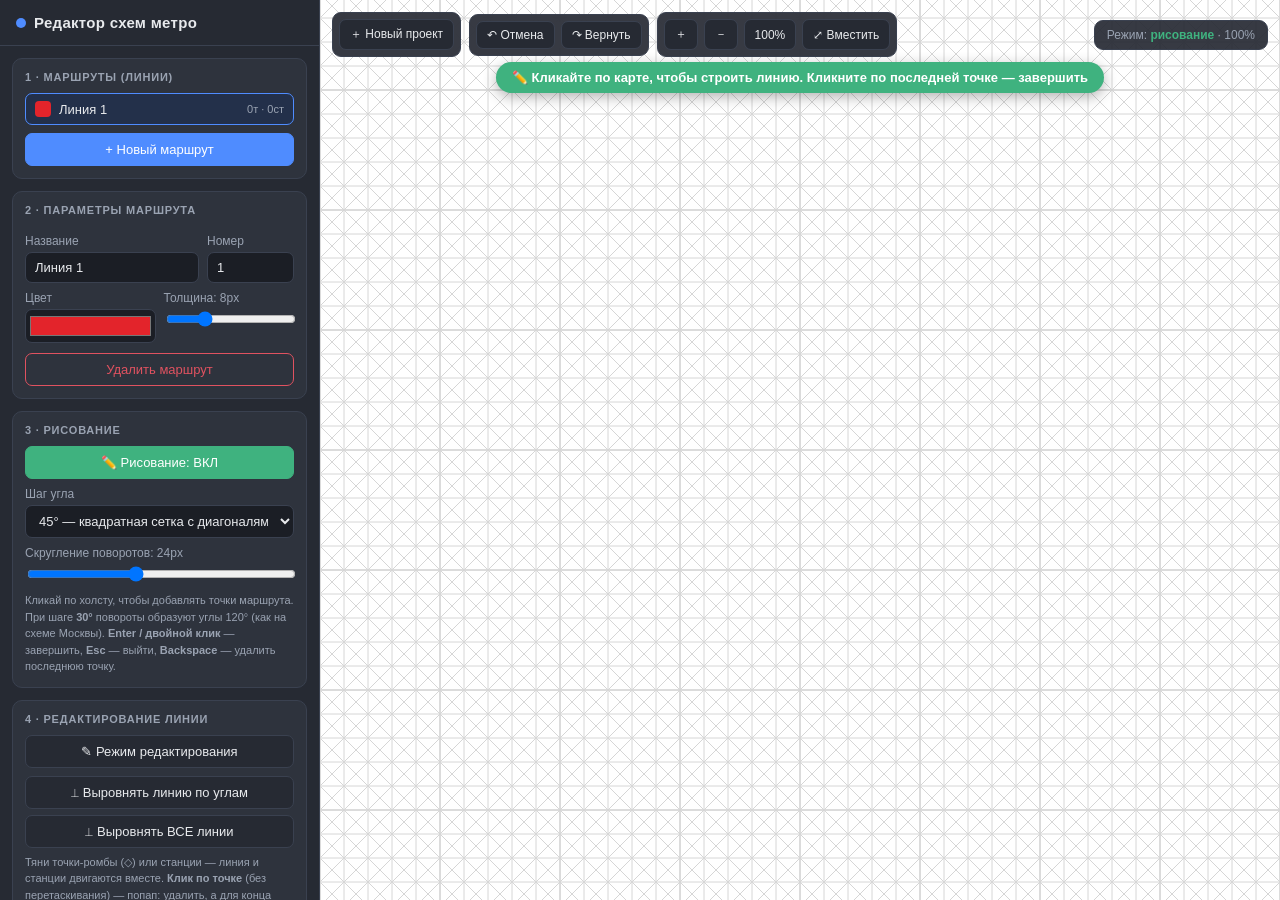
==== publish/index.html @ 3066827b "Бандлинг: коридорная логика, линии не перекрещиваются на изгибах" ====
<!DOCTYPE html>
<html lang="ru">
<head>
<meta charset="UTF-8">
<meta name="viewport" content="width=device-width, initial-scale=1.0">
<title>Редактор транспортных схем</title>
<style>
  :root{
    --bg:#1e2128; --panel:#262a33; --panel2:#2e333d; --line:#3a4150;
    --txt:#e8eaed; --muted:#9aa3b2; --accent:#4f8cff; --accent2:#3a6fd8;
    --danger:#e05260; --ok:#3fb27f; --grid:#eef1f5; --canvasbg:#ffffff;
  }
  *{box-sizing:border-box}
  html,body{margin:0;height:100%;font-family:-apple-system,Segoe UI,Roboto,Arial,sans-serif;
    background:var(--bg);color:var(--txt);overflow:hidden}
  #app{display:flex;height:100vh;width:100vw}

  /* Sidebar */
  #sidebar{width:320px;min-width:320px;background:var(--panel);border-right:1px solid var(--line);
    display:flex;flex-direction:column;height:100%}
  #sidebar h1{font-size:15px;margin:0;padding:14px 16px;border-bottom:1px solid var(--line);
    letter-spacing:.3px;display:flex;align-items:center;gap:8px}
  #sidebar h1 .dot{width:10px;height:10px;border-radius:50%;background:var(--accent)}
  .scroll{overflow-y:auto;flex:1;padding:12px}
  .section{background:var(--panel2);border:1px solid var(--line);border-radius:10px;
    padding:12px;margin-bottom:12px}
  .section h2{font-size:11px;text-transform:uppercase;letter-spacing:.8px;color:var(--muted);
    margin:0 0 10px}
  label{display:block;font-size:12px;color:var(--muted);margin:8px 0 4px}
  input[type=text],input[type=number],select{width:100%;background:#1b1e25;border:1px solid var(--line);
    color:var(--txt);padding:7px 9px;border-radius:7px;font-size:13px;outline:none}
  input:focus,select:focus{border-color:var(--accent)}
  input[type=color]{width:100%;height:34px;background:#1b1e25;border:1px solid var(--line);
    border-radius:7px;padding:2px;cursor:pointer}
  input[type=range]{width:100%}
  .row{display:flex;gap:8px}
  .row>*{flex:1}
  button{font-family:inherit;font-size:13px;border:none;border-radius:7px;padding:8px 10px;
    cursor:pointer;background:var(--panel);color:var(--txt);border:1px solid var(--line);
    transition:.12s;width:100%}
  button:hover{background:#333a46}
  button.primary{background:var(--accent);border-color:var(--accent);color:#fff}
  button.primary:hover{background:var(--accent2)}
  button.danger{background:transparent;border-color:var(--danger);color:var(--danger)}
  button.danger:hover{background:var(--danger);color:#fff}
  button.active{background:var(--ok);border-color:var(--ok);color:#fff}
  .btn-row{display:flex;gap:8px;margin-top:8px}

  /* Route list */
  #routeList{display:flex;flex-direction:column;gap:6px;margin-bottom:8px;max-height:170px;overflow:auto}
  .route-item{display:flex;align-items:center;gap:8px;padding:7px 9px;border-radius:7px;
    background:#1b1e25;border:1px solid var(--line);cursor:pointer;font-size:13px}
  .route-item.sel{border-color:var(--accent);background:#23304a}
  .route-item .swatch{width:16px;height:16px;border-radius:4px;flex-shrink:0}
  .route-item .nm{flex:1;overflow:hidden;text-overflow:ellipsis;white-space:nowrap}
  .route-item .cnt{font-size:11px;color:var(--muted)}

  /* direction grid */
  .dirgrid{display:grid;grid-template-columns:repeat(3,1fr);gap:4px;margin-top:4px}
  .dirgrid button{padding:0;height:30px;font-size:14px;line-height:1}
  .dirgrid button.sel{background:var(--accent);border-color:var(--accent);color:#fff}

  .seg{display:flex;gap:4px;margin-top:4px}
  .seg button{flex:1;font-size:11px;padding:7px 4px}
  .seg button.sel{background:var(--accent);border-color:var(--accent);color:#fff}

  .hint{font-size:11px;color:var(--muted);line-height:1.5;margin-top:6px}
  .badge{display:inline-block;font-size:10px;background:#1b1e25;border:1px solid var(--line);
    border-radius:5px;padding:1px 6px;color:var(--muted)}

  /* Canvas area */
  #canvasWrap{flex:1;position:relative;background:var(--bg);overflow:hidden}
  #svg{position:absolute;top:0;left:0;width:100%;height:100%;cursor:crosshair;background:transparent}
  #topbar{position:absolute;top:12px;left:12px;right:12px;display:flex;gap:8px;align-items:center;
    z-index:5;pointer-events:none}
  #topbar .grp{display:flex;gap:6px;background:rgba(38,42,51,.92);border:1px solid var(--line);
    border-radius:9px;padding:6px;pointer-events:auto;backdrop-filter:blur(6px)}
  #topbar button{width:auto;padding:6px 10px;font-size:12px}
  #status{margin-left:auto;background:rgba(38,42,51,.92);border:1px solid var(--line);
    border-radius:9px;padding:7px 12px;font-size:12px;color:var(--muted);pointer-events:auto}
  #modeTag{color:var(--ok);font-weight:600}
  #banner{position:absolute;top:62px;left:50%;transform:translateX(-50%);z-index:5;
    background:var(--ok);color:#fff;padding:8px 16px;border-radius:20px;font-size:13px;
    font-weight:600;box-shadow:0 4px 14px rgba(0,0,0,.3);display:none;white-space:nowrap}
  #banner.show{display:block}
  #banner.draw{background:var(--ok)}
  #banner.station{background:var(--accent)}
  #banner.edit{background:#b06fd8}
  #finishPopup{position:absolute;z-index:8;display:none;gap:6px;background:rgba(20,22,28,.98);
    border:1px solid var(--line);border-radius:10px;padding:6px;box-shadow:0 6px 20px rgba(0,0,0,.45);
    transform:translate(-50%,-130%)}
  #finishPopup.show{display:flex}
  #finishPopup button{width:auto;padding:7px 14px;font-size:12px}
  #editPopup{position:absolute;z-index:8;display:none;gap:6px;background:rgba(20,22,28,.98);
    border:1px solid var(--line);border-radius:10px;padding:6px;box-shadow:0 6px 20px rgba(0,0,0,.45);
    transform:translate(-50%,-130%)}
  #editPopup.show{display:flex}
  #editPopup button{width:auto;padding:7px 12px;font-size:12px}

  /* log panel */
  #logPanel{position:absolute;bottom:12px;left:12px;width:420px;max-width:46vw;background:rgba(20,22,28,.96);
    border:1px solid var(--line);border-radius:10px;z-index:6;display:none;flex-direction:column}
  #logPanel.open{display:flex}
  #logPanel header{display:flex;align-items:center;gap:8px;padding:8px 10px;border-bottom:1px solid var(--line)}
  #logPanel header b{font-size:12px;flex:1}
  #logPanel header button{width:auto;padding:4px 8px;font-size:11px}
  #logBody{max-height:200px;overflow:auto;padding:8px 10px;font-family:ui-monospace,Menlo,monospace;
    font-size:11px;line-height:1.5;color:#b9c2d0}
  .logline{white-space:pre-wrap;word-break:break-word}
  .logline.err{color:var(--danger)}
  .logline.warn{color:#e0b34f}

  /* modal */
  #overlay{position:absolute;inset:0;background:rgba(0,0,0,.5);z-index:20;display:none;
    align-items:center;justify-content:center}
  #overlay.open{display:flex}
  .modal{background:var(--panel);border:1px solid var(--line);border-radius:12px;width:520px;
    max-width:90vw;max-height:80vh;display:flex;flex-direction:column}
  .modal h3{margin:0;padding:14px 16px;border-bottom:1px solid var(--line);font-size:14px}
  .modal .body{padding:16px;overflow:auto}
  .modal textarea{width:100%;height:200px;background:#1b1e25;border:1px solid var(--line);color:var(--txt);
    border-radius:8px;padding:10px;font-family:ui-monospace,monospace;font-size:11px;resize:vertical}
  .modal .foot{padding:12px 16px;border-top:1px solid var(--line);display:flex;gap:8px;justify-content:flex-end}
  .modal .foot button{width:auto;padding:8px 16px}
  .toast{position:absolute;bottom:20px;left:50%;transform:translateX(-50%);background:var(--ok);
    color:#fff;padding:10px 18px;border-radius:8px;z-index:30;font-size:13px;opacity:0;
    transition:.25s;pointer-events:none}
  .toast.show{opacity:1}
  .toast.err{background:var(--danger)}
  #projOverlay,#newOverlay{position:absolute;inset:0;background:rgba(0,0,0,.5);z-index:21;display:none;
    align-items:center;justify-content:center}
  #projOverlay.open,#newOverlay.open{display:flex}
  #projList{display:flex;flex-direction:column;gap:8px}
  .projitem{display:flex;align-items:center;gap:10px;padding:10px 12px;border-radius:8px;
    background:#1b1e25;border:1px solid var(--line)}
  .projitem .pinfo{flex:1;min-width:0}
  .projitem .pname{font-size:13px;font-weight:600;overflow:hidden;text-overflow:ellipsis;white-space:nowrap}
  .projitem .pmeta{font-size:11px;color:var(--muted);margin-top:2px}
  .projitem button{width:auto;padding:6px 12px;font-size:12px}
  .projempty{font-size:12px;color:var(--muted);text-align:center;padding:16px}
  ::-webkit-scrollbar{width:9px;height:9px}
  ::-webkit-scrollbar-thumb{background:#3a4150;border-radius:5px}
</style>
</head>
<body>
<div id="app">
  <!-- SIDEBAR -->
  <aside id="sidebar">
    <h1><span class="dot"></span>Редактор схем метро</h1>
    <div class="scroll">

      <!-- 1. Routes -->
      <div class="section">
        <h2>1 · Маршруты (линии)</h2>
        <div id="routeList"></div>
        <button class="primary" id="btnAddRoute">+ Новый маршрут</button>
      </div>

      <!-- 2. Route options -->
      <div class="section" id="routeOpts">
        <h2>2 · Параметры маршрута</h2>
        <div class="row">
          <div style="flex:2">
            <label>Название</label>
            <input type="text" id="routeName" placeholder="Линия 1">
          </div>
          <div style="flex:1">
            <label>Номер</label>
            <input type="text" id="routeNum" maxlength="3" placeholder="1">
          </div>
        </div>
        <div class="row">
          <div>
            <label>Цвет</label>
            <input type="color" id="routeColor" value="#e3242b">
          </div>
          <div>
            <label>Толщина: <span id="widthVal">8</span>px</label>
            <input type="range" id="routeWidth" min="2" max="24" value="8">
          </div>
        </div>
        <button class="danger" id="btnDelRoute" style="margin-top:10px">Удалить маршрут</button>
      </div>

      <!-- 3. Draw -->
      <div class="section">
        <h2>3 · Рисование</h2>
        <button id="btnDraw">✏️ Режим рисования</button>
        <label>Шаг угла</label>
        <select id="angleStep">
          <option value="45">45° — квадратная сетка с диагоналями</option>
          <option value="30">60° — треугольная сетка (углы 120°, без вертикали)</option>
          <option value="90">90° — только горизонтали/вертикали</option>
          <option value="0">Свободно (без сетки)</option>
        </select>
        <label>Скругление поворотов: <span id="cornerVal">24</span>px</label>
        <input type="range" id="cornerRadius" min="0" max="60" value="24">
        <div class="hint">Кликай по холсту, чтобы добавлять точки маршрута.
          При шаге <b>30°</b> повороты образуют углы 120° (как на схеме Москвы).
          <b>Enter / двойной клик</b> — завершить, <b>Esc</b> — выйти,
          <b>Backspace</b> — удалить последнюю точку.</div>
      </div>

      <!-- 4. Edit -->
      <div class="section">
        <h2>4 · Редактирование линии</h2>
        <button id="btnEdit">✎ Режим редактирования</button>
        <button id="btnAlign" style="margin-top:8px">⟂ Выровнять линию по углам</button>
        <button id="btnAlignAll" style="margin-top:6px">⟂ Выровнять ВСЕ линии</button>
        <div class="hint">Тяни точки-ромбы (◇) или станции — линия и станции двигаются вместе.
          <b>Клик по точке</b> (без перетаскивания) — попап: удалить, а для конца линии — «Продлить».
          <b>Клик по линии</b> — добавить точку. <b>Клик по другой линии</b> — выбрать её.
          Перетаскивание пересадки (◆) изгибает все её линии.<br>
          После перетаскивания нажми <b>«Выровнять линию по углам»</b> — линия перестроится по выбранному шагу угла и сетке.</div>
      </div>

      <!-- 5. Stations -->
      <div class="section">
        <h2>5 · Станции</h2>
        <button id="btnStation">🚉 Режим станций</button>
        <label>Тип станции</label>
        <div class="seg" id="stationType">
          <button data-t="dot" class="sel">Точка</button>
          <button data-t="interchange">Пересадка</button>
          <button data-t="mega">Мега</button>
        </div>
        <div class="seg" id="stationType2" style="margin-top:4px">
          <button data-t="tick">Тире</button>
          <button data-t="limited">Огранич.</button>
          <button data-t="terminus">Конечная</button>
        </div>
        <label>Подпись станции</label>
        <input type="text" id="stationLabel" placeholder="Название станции">
        <label>Направление подписи</label>
        <div class="dirgrid" id="dirGrid">
          <button data-d="nw">↖</button><button data-d="n">↑</button><button data-d="ne">↗</button>
          <button data-d="w">←</button><button data-d="c">•</button><button data-d="e" class="sel">→</button>
          <button data-d="sw">↙</button><button data-d="s">↓</button><button data-d="se">↘</button>
        </div>
        <div class="row" style="margin-top:8px">
          <div>
            <label>Шрифт, px</label>
            <input type="number" id="fontSize" value="14" min="8" max="48">
          </div>
          <div>
            <label>Жирн.</label>
            <select id="fontWeight"><option value="600">Да</option><option value="400">Нет</option></select>
          </div>
        </div>
        <div class="hint">Кликни <b>по линии</b> — станция привяжется к ней (по пустому месту — холст двигается).
          <b>Пересадка</b> ставится на пересечение и привязывается ко всем линиям сразу.
          Клик по станции — удалить.</div>
      </div>

      <!-- 6. Save / Load -->
      <div class="section">
        <h2>6 · Сохранение и экспорт</h2>
        <div class="btn-row">
          <button id="btnSaveJson">💾 Код карты</button>
          <button id="btnLoadJson">📂 Загрузить</button>
        </div>
        <div class="btn-row">
          <button id="btnExportSvg">⬇ SVG</button>
          <button id="btnExportPng">⬇ PNG</button>
        </div>
        <div class="btn-row">
          <button id="btnSample">🗺 Пример</button>
          <button id="btnClear" class="danger">Очистить</button>
        </div>
        <div class="btn-row">
          <button id="btnShare">🔗 Поделиться ссылкой</button>
        </div>
        <div class="btn-row">
          <button id="btnReport">🐞 Сообщить о проблеме</button>
        </div>
      </div>

      <!-- 7. Projects -->
      <div class="section">
        <h2>7 · Проекты</h2>
        <label>Название проекта</label>
        <input type="text" id="projName" placeholder="Моя схема">
        <div class="btn-row">
          <button id="btnSaveProject" class="primary">💾 Сохранить проект</button>
          <button id="btnOpenProjects">📂 Мои проекты</button>
        </div>
        <div class="btn-row">
          <button id="btnDownloadFile">⬇ Файл .json</button>
          <button id="btnOpenFile">⬆ Открыть .json</button>
        </div>
        <div class="hint">Изменения <b>автосохраняются</b> в браузере — при перезагрузке схема восстановится сама.
          «Сохранить проект» делает именованную копию (список — в «Мои проекты»).
          «Файл .json» — сохранить/открыть как файл на диске.</div>
        <input type="file" id="fileInput" accept=".json,application/json" style="display:none">
      </div>

      <!-- view -->
      <div class="section">
        <h2>Вид</h2>
        <label>Фон холста</label>
        <select id="bgChoice">
          <option value="#ffffff">Белый</option>
          <option value="#f4f6f8">Светло-серый</option>
          <option value="#fbf3e0">Кремовый</option>
          <option value="#11151c">Тёмный</option>
        </select>
        <div class="btn-row">
          <button id="btnGrid">Сетка: вкл</button>
          <button id="btnBundle">Пучки: вкл</button>
        </div>
        <div class="btn-row">
          <button id="btnLog">Логи</button>
        </div>
        <div class="hint">Колесо мыши — зум. Зажми <b>Пробел</b> или среднюю кнопку и тяни — пан.
          <b>Пучки</b>: линии вдоль одной грани сетки разводятся параллельно (видно в режиме «выбор»).</div>
      </div>

    </div>
  </aside>

  <!-- CANVAS -->
  <main id="canvasWrap">
    <svg id="svg" xmlns="http://www.w3.org/2000/svg"></svg>
    <div id="banner"></div>
    <div id="finishPopup">
      <button id="fpFinish" class="primary">✓ Завершить</button>
      <button id="fpContinue">Продолжить</button>
    </div>
    <div id="editPopup">
      <button id="epExtend" class="primary">↗ Продлить</button>
      <button id="epDelete" class="danger">✕ Удалить</button>
      <button id="epCancel">Отмена</button>
    </div>
    <div id="topbar">
      <div class="grp">
        <button id="tbNewProject" title="Начать новый проект">＋ Новый проект</button>
      </div>
      <div class="grp">
        <button id="tbUndo" title="Отменить (Ctrl+Z)">↶ Отмена</button>
        <button id="tbRedo" title="Вернуть (Ctrl+Y)">↷ Вернуть</button>
      </div>
      <div class="grp">
        <button id="tbZoomIn">＋</button>
        <button id="tbZoomOut">－</button>
        <button id="tbZoomReset">100%</button>
        <button id="tbFit">⤢ Вместить</button>
      </div>
      <div id="status">Режим: <span id="modeTag">выбор</span> · <span id="zoomTag">100%</span></div>
    </div>

    <!-- log panel -->
    <div id="logPanel">
      <header>
        <b>Журнал событий</b>
        <button id="logDownload">Скачать .log</button>
        <button id="logClear">Очистить</button>
        <button id="logClose">✕</button>
      </header>
      <div id="logBody"></div>
    </div>

    <div id="overlay">
      <div class="modal">
        <h3 id="modalTitle">Код карты</h3>
        <div class="body">
          <p class="hint" id="modalHint">Скопируй этот код в текстовый файл, чтобы продолжить позже.</p>
          <textarea id="modalText" spellcheck="false"></textarea>
        </div>
        <div class="foot">
          <button id="modalCancel" style="background:transparent">Закрыть</button>
          <button id="modalCopy">Копировать</button>
          <button id="modalAction" class="primary">OK</button>
        </div>
      </div>
    </div>

    <div id="newOverlay">
      <div class="modal" style="width:440px">
        <h3>Новый проект</h3>
        <div class="body">
          <p class="hint" style="margin-bottom:10px">Текущая схема будет очищена. Сохранить её перед этим?</p>
          <label>Название текущего проекта</label>
          <input type="text" id="newSaveName" placeholder="Моя схема">
        </div>
        <div class="foot">
          <button id="newCancel" style="background:transparent">Отмена</button>
          <button id="newDiscard" class="danger">Без сохранения</button>
          <button id="newSave" class="primary">💾 Сохранить и создать</button>
        </div>
      </div>
    </div>

    <div id="projOverlay">
      <div class="modal">
        <h3>Мои проекты</h3>
        <div class="body">
          <div id="projList"></div>
        </div>
        <div class="foot">
          <button id="projClose" style="background:transparent">Закрыть</button>
        </div>
      </div>
    </div>

    <div class="toast" id="toast"></div>
  </main>
</div>

<script>
"use strict";
/* ============================================================
   РЕДАКТОР ТРАНСПОРТНЫХ СХЕМ  —  одиночный HTML файл (SVG)
   ============================================================ */

/* ---------- ЛОГГЕР (требование: возможность читать логи) ---------- */
const Log = {
  buf: [],
  el: null,
  add(level, ...args){
    const ts = new Date().toISOString().split('T')[1].replace('Z','');
    const msg = args.map(a=> typeof a==='object'? JSON.stringify(a): String(a)).join(' ');
    const line = `[${ts}] ${level.toUpperCase()} ${msg}`;
    this.buf.push(line);
    if(this.buf.length>2000) this.buf.shift();
    if(this.el){
      const d=document.createElement('div');
      d.className='logline'+(level==='error'?' err':level==='warn'?' warn':'');
      d.textContent=line;
      this.el.appendChild(d);
      this.el.scrollTop=this.el.scrollHeight;
    }
  },
  info(...a){this.add('info',...a)},
  warn(...a){this.add('warn',...a)},
  error(...a){this.add('error',...a)},
  download(){
    const blob=new Blob([this.buf.join('\n')],{type:'text/plain'});
    const u=URL.createObjectURL(blob); const a=document.createElement('a');
    a.href=u; a.download='metro-editor-'+Date.now()+'.log'; a.click();
    setTimeout(()=>URL.revokeObjectURL(u),1000);
  },
  clear(){this.buf=[]; if(this.el) this.el.innerHTML='';}
};
window.addEventListener('error', e=> Log.error('JS error:', e.message, 'at', e.filename+':'+e.lineno));
window.addEventListener('unhandledrejection', e=> Log.error('Promise reject:', e.reason));

/* ---------- СОСТОЯНИЕ ---------- */
const GRID = 24;                     // шаг сетки в "мировых" единицах
const SVGNS = 'http://www.w3.org/2000/svg';
const svg = document.getElementById('svg');

let state = {
  routes: [],          // {id,name,num,color,width,points:[{x,y}],stations:[{x,y,type,label,dir,fontSize,fontWeight}]}
  nodes: [],           // узлы пересадок: {id,x,y,type:'interchange'|'mega',label,dir,fontSize,fontWeight,links:[{routeId,idx}]}
  selectedRoute: null, // id
  nextId: 1
};
let view = { x: 0, y: 0, scale: 1 };   // pan offset (screen px) + scale
let mode = 'select';                    // select | draw | station | edit
let drawing = null;                     // route id currently being drawn
let history = [], future = [];
let showGrid = true;
let cornerRadius = 24;          // радиус скругления поворотов линии
let bundling = true;            // разводить параллельные линии в «пучки»
let canvasBg = '#ffffff';       // фон холста
let gridColor1 = '#eef1f5', gridColor2 = '#dde3ea';
let labelColor = '#1a1a1a';     // цвет подписей (адаптируется к фону)
let editTarget = null;          // {routeId,idx} для попапа удаления точки
let dirtySinceSave = false;     // есть несохранённые (в именованный проект/файл) изменения
let autosaveTimer = null;       // дебаунс автосохранения в localStorage
const LS_AUTOSAVE = 'metro:autosave';
const LS_PROJECTS = 'metro:projects';

/* station option state */
let stOpts = { type:'dot', dir:'e', fontSize:14, fontWeight:'600' };

/* ---------- УТИЛИТЫ ---------- */
const uid = ()=> state.nextId++;
function snap(v){ return Math.round(v/GRID)*GRID; }
function getRoute(id){ return state.routes.find(r=>r.id===id); }
function selRoute(){ return getRoute(state.selectedRoute); }

function screenToWorld(sx, sy){
  return { x:(sx-view.x)/view.scale, y:(sy-view.y)/view.scale };
}
function worldToScreen(wx, wy){
  return { x: wx*view.scale+view.x, y: wy*view.scale+view.y };
}

/* применить фон холста: подбираем цвета сетки и подписей под светлоту фона */
function isDarkColor(hex){
  const c=hex.replace('#',''); const r=parseInt(c.substr(0,2),16),g=parseInt(c.substr(2,2),16),b=parseInt(c.substr(4,2),16);
  return (0.299*r+0.587*g+0.114*b) < 128;
}
/* осветлить/затемнить цвет: amt в [-1..1], отрицательное = темнее */
function shade(hex, amt){
  const c=hex.replace('#',''); const r=parseInt(c.substr(0,2),16),g=parseInt(c.substr(2,2),16),b=parseInt(c.substr(4,2),16);
  const f=v=> Math.max(0,Math.min(255, Math.round(amt<0 ? v*(1+amt) : v+(255-v)*amt)));
  const h=v=>('0'+f(v).toString(16)).slice(-2);
  return '#'+h(r)+h(g)+h(b);
}
function setBg(color){
  canvasBg=color;
  const dark=isDarkColor(color);
  document.getElementById('canvasWrap').style.background=color;
  if(dark){ gridColor1=shade(color,0.18); gridColor2=shade(color,0.32); labelColor='#f0f2f5'; }
  else    { gridColor1=shade(color,-0.16); gridColor2=shade(color,-0.28); labelColor='#1a1a1a'; }
  render();
}

/* шаг привязки угла в градусах: 0 = свободно, 90/45 = квадрат, 30 = треугольник */
let angleStepDeg = 45;
const TRI_H = Math.sqrt(3)/2;   // высота равностороннего треугольника со стороной 1
/* направления ЛИНИЙ треугольной сетки — только 0/60/120/180/240/300°
   (заданы в координатах базиса i,j; мир: (i*G + j*G/2, j*G*√3/2)).
   Вертикали (90°) нет — её нет среди линий сетки. */
const TRI_DIRS = [[1,0],[0,1],[-1,1],[-1,0],[0,-1],[1,-1]];

/* тип решётки по выбранному шагу угла */
function gridType(){ return angleStepDeg===30 ? 'tri' : (angleStepDeg===0 ? 'free' : 'square'); }

/* ближайший узел ТРЕУГОЛЬНОЙ (изометрической) решётки.
   Базис: e1=(G,0), e2=(G/2, G·√3/2). Соседние узлы дают направления 0/60/120°,
   дальние — 30/90/150° → как раз нужные углы для схем метро. */
function latticeTri(x, y){
  const rowH = GRID*TRI_H;
  let best={x:0,y:0}, bd=Infinity;
  const jc = y/rowH;
  for(const j of [Math.floor(jc), Math.ceil(jc)]){
    const ic = (x - j*GRID/2)/GRID;
    for(const i of [Math.floor(ic), Math.ceil(ic)]){
      const px = i*GRID + j*GRID/2, py = j*rowH;
      const d = (px-x)*(px-x)+(py-y)*(py-y);
      if(d<bd){ bd=d; best={x:Math.round(px), y:Math.round(py)}; }
    }
  }
  return best;
}
/* ориентации линий сетки (неориентированные направления) для текущего режима */
function gridOrientations(){
  const t=gridType();
  if(t==='free') return null;
  if(t==='tri') return [[1,0],[0.5,TRI_H],[-0.5,TRI_H]];
  if(angleStepDeg===90) return [[1,0],[0,1]];
  return [[1,0],[0,1],[1,1],[1,-1]];     // 45°
}
/* пересечение прямой (A, dir da) и прямой (B, dir db) */
function lineIntersect(A, da, B, db){
  const cross = da[0]*db[1]-da[1]*db[0];
  if(Math.abs(cross)<1e-9) return null;        // параллельны
  const ex=B[0]-A[0], ey=B[1]-A[1];
  const s=(ex*db[1]-ey*db[0])/cross;
  return [A[0]+s*da[0], A[1]+s*da[1]];
}
/* «жёсткая» позиция средней вершины: ближайшее к курсору пересечение линий сетки,
   проходящих через соседей A и B, чтобы ОБА сегмента легли на грани сетки */
function rigidVertex(A, B, cx, cy){
  const ors=gridOrientations();
  if(!ors) return snapPoint(cx,cy);
  let best=null, bd=Infinity;
  for(const da of ors) for(const db of ors){
    if(da===db) continue;
    const p=lineIntersect([A.x,A.y],da,[B.x,B.y],db);
    if(!p) continue;
    const d=(p[0]-cx)*(p[0]-cx)+(p[1]-cy)*(p[1]-cy);
    if(d<bd){ bd=d; best=p; }
  }
  // прямой проход (оба сегмента вдоль одной грани, если A и B на ней лежат)
  for(const o of ors){
    if(Math.abs((B.x-A.x)*o[1]-(B.y-A.y)*o[0])>1e-6) continue;
    const t=((cx-A.x)*o[0]+(cy-A.y)*o[1])/(o[0]*o[0]+o[1]*o[1]);
    const p=[A.x+t*o[0], A.y+t*o[1]];
    const d=(p[0]-cx)*(p[0]-cx)+(p[1]-cy)*(p[1]-cy);
    if(d<bd){ bd=d; best=p; }
  }
  if(!best) return snapPoint(cx,cy);
  return snapPoint(best[0], best[1]);          // на узел сетки (точно)
}

/* привязка одиночной точки к узлу текущей решётки */
function snapPoint(x, y){
  const t=gridType();
  if(t==='tri') return latticeTri(x,y);
  if(t==='free') return { x:Math.round(x), y:Math.round(y) };
  return { x:snap(x), y:snap(y) };
}

/* ограничение угла относительно предыдущей точки + привязка к решётке */
function constrainAngle(prev, x, y){
  const dx = x-prev.x, dy = y-prev.y;
  if(dx===0 && dy===0) return {x,y};
  const len = Math.hypot(dx,dy);
  const t = gridType();

  if(t==='free') return { x:Math.round(x), y:Math.round(y) };

  if(t==='tri'){
    // только направления линий сетки (кратные 60°): 0/60/120/180/240/300
    let m=Math.round(Math.atan2(dy,dx)/(Math.PI/3)); m=((m%6)+6)%6;
    const [i,j]=TRI_DIRS[m];
    const vx=i*GRID + j*GRID/2, vy=j*GRID*TRI_H;
    const vlen2=vx*vx+vy*vy;
    let n=Math.round((dx*vx+dy*vy)/vlen2);
    if(n<1) n=1;
    return { x:Math.round(prev.x+n*vx), y:Math.round(prev.y+n*vy) };
  }
  // квадрат: угол к 45/90, длина по оси, концы на узлы квадратной сетки
  const step = angleStepDeg*Math.PI/180;
  const ang = Math.round(Math.atan2(dy,dx)/step)*step;
  return { x:snap(prev.x + Math.cos(ang)*len), y:snap(prev.y + Math.sin(ang)*len) };
}

/* ---------- ИСТОРИЯ ---------- */
function snapshot(){ return JSON.stringify(state); }
function pushHistory(){
  history.push(snapshot());
  if(history.length>100) history.shift();
  future = [];
  dirtySinceSave = true;
  updateUndoButtons();
}
function restore(json){
  state = JSON.parse(json);
  render(); renderRouteList(); syncRouteOpts();
}
function undo(){
  if(!history.length){ return; }
  future.push(snapshot());
  restore(history.pop());
  Log.info('undo'); updateUndoButtons();
}
function redo(){
  if(!future.length){ return; }
  history.push(snapshot());
  restore(future.pop());
  Log.info('redo'); updateUndoButtons();
}
function updateUndoButtons(){
  document.getElementById('tbUndo').disabled = !history.length;
  document.getElementById('tbRedo').disabled = !future.length;
}

/* ---------- РЕНДЕР ---------- */
function render(){
  // clear
  while(svg.firstChild) svg.removeChild(svg.firstChild);

  const W = svg.clientWidth, H = svg.clientHeight;

  // defs (drop shadow optional)
  const g = el('g', { transform:`translate(${view.x},${view.y}) scale(${view.scale})` });

  // grid (квадратная или треугольная — по выбранному шагу угла)
  if(showGrid){
    const gridG = el('g',{});
    const a = screenToWorld(0,0), b = screenToWorld(W,H);
    const wr = {x0:a.x, y0:a.y, x1:b.x, y1:b.y};
    const sw = 1/view.scale;
    if(gridType()==='tri'){
      const spacing = GRID*TRI_H;
      drawGridFamily(gridG, 0,   spacing, wr, gridColor1, sw);
      drawGridFamily(gridG, 60,  spacing, wr, gridColor1, sw);
      drawGridFamily(gridG, 120, spacing, wr, gridColor1, sw);
    } else {
      const startX = Math.floor(wr.x0/GRID)*GRID, endX = Math.ceil(wr.x1/GRID)*GRID;
      const startY = Math.floor(wr.y0/GRID)*GRID, endY = Math.ceil(wr.y1/GRID)*GRID;
      for(let x=startX;x<=endX;x+=GRID)
        gridG.appendChild(el('line',{x1:x,y1:startY,x2:x,y2:endY,
          stroke:(x%(GRID*5)===0)?gridColor2:gridColor1,'stroke-width':sw}));
      for(let y=startY;y<=endY;y+=GRID)
        gridG.appendChild(el('line',{x1:startX,y1:y,x2:endX,y2:y,
          stroke:(y%(GRID*5)===0)?gridColor2:gridColor1,'stroke-width':sw}));
      // для режима 45° показываем диагонали (это тоже линии сетки)
      if(angleStepDeg===45){
        const ds=GRID/Math.SQRT2;
        drawGridFamily(gridG, 45,  ds, wr, gridColor1, sw);
        drawGridFamily(gridG, 135, ds, wr, gridColor1, sw);
      }
    }
    g.appendChild(gridG);
  }

  // bundling: смещения сегментов для каждого маршрута (для линий и станций)
  const bvecs = buildBundles(false);

  // routes (lines)
  for(const r of state.routes){
    if(r.points.length>=2){
      const pts = offsetPolyline(r.points, bvecs.get(r.id));
      const d = roundedPathData(pts, cornerRadius);
      g.appendChild(el('path',{d, fill:'none', stroke:r.color, 'stroke-width':r.width,
        'stroke-linejoin':'round','stroke-linecap':'round'}));
    }
  }

  // preview line while drawing
  if(drawing!=null && previewPt){
    const r = getRoute(drawing);
    if(r && r.points.length){
      const last = r.points[r.points.length-1];
      g.appendChild(el('line',{x1:last.x,y1:last.y,x2:previewPt.x,y2:previewPt.y,
        stroke:r.color,'stroke-width':r.width,'stroke-dasharray':`${6/view.scale} ${6/view.scale}`,
        'stroke-linecap':'round',opacity:.6}));
      g.appendChild(el('circle',{cx:previewPt.x,cy:previewPt.y,r:r.width/2,fill:r.color,opacity:.5}));
    }
  }

  // line stations (dot/tick/limited/terminus) — со смещением пучка
  for(const r of state.routes){
    const vecs=bvecs.get(r.id);
    for(const st of (r.stations||[])){
      const v=stationOffsetVec(r, vecs, st);
      const sst=(v.x||v.y) ? {...st, x:st.x+v.x, y:st.y+v.y} : st;
      drawStation(g, r, sst);
    }
  }

  // interchange/mega nodes (поверх линий)
  for(const n of state.nodes) drawNode(g, n);

  // handles (поверх всего)
  if(mode==='edit'){
    const r=selRoute();
    if(r){
      for(const p of r.points) g.appendChild(diamond(p.x,p.y,7,'#4f8cff'));
    }
    for(const n of state.nodes) g.appendChild(diamond(n.x,n.y,8,'#f9a01b'));
  } else if(mode==='draw' && drawing!=null){
    const r=getRoute(drawing);
    if(r) for(const p of r.points)
      g.appendChild(el('circle',{cx:p.x,cy:p.y,r:5/view.scale+1,
        fill:'#fff',stroke:r.color,'stroke-width':2/view.scale}));
  }

  svg.appendChild(g);

  // если открыт попап завершения — держим его у последней точки
  if(drawing!=null && document.getElementById('finishPopup').classList.contains('show')){
    showFinishPopup();
  }
  // попап удаления точки — держим у вершины
  if(editTarget && document.getElementById('editPopup').classList.contains('show')){
    const r=getRoute(editTarget.routeId);
    if(r && r.points[editTarget.idx]){
      const s=worldToScreen(r.points[editTarget.idx].x, r.points[editTarget.idx].y);
      const ep=document.getElementById('editPopup'); ep.style.left=s.x+'px'; ep.style.top=s.y+'px';
    }
  }
  scheduleAutosave();   // фоновое сохранение текущего состояния
}

/* семейство параллельных линий под углом angleDeg с шагом spacing,
   проходящих через узел (0,0), в пределах видимого мира wr */
function drawGridFamily(gridG, angleDeg, spacing, wr, color, sw){
  const th=angleDeg*Math.PI/180;
  const dx=Math.cos(th), dy=Math.sin(th);     // направление линии
  const nx=-dy, ny=dx;                         // нормаль
  const corners=[[wr.x0,wr.y0],[wr.x1,wr.y0],[wr.x0,wr.y1],[wr.x1,wr.y1]];
  let omin=Infinity, omax=-Infinity;
  for(const c of corners){ const o=c[0]*nx+c[1]*ny; omin=Math.min(omin,o); omax=Math.max(omax,o); }
  const kmin=Math.floor(omin/spacing), kmax=Math.ceil(omax/spacing);
  const L=Math.hypot(wr.x1-wr.x0, wr.y1-wr.y0)+spacing*2;
  for(let k=kmin;k<=kmax;k++){
    const off=k*spacing, bx=off*nx, by=off*ny;
    gridG.appendChild(el('line',{x1:bx-dx*L, y1:by-dy*L, x2:bx+dx*L, y2:by+dy*L,
      stroke:color, 'stroke-width':sw}));
  }
}

/* ромб-маркер для режима редактирования (визуально не похож на станцию) */
function diamond(x,y,sizePx,color){
  const hs=sizePx/view.scale;
  return el('rect',{x:x-hs,y:y-hs,width:hs*2,height:hs*2,fill:'#fff',
    stroke:color,'stroke-width':2.5/view.scale,transform:`rotate(45 ${x} ${y})`});
}

/* нарисовать станцию + подпись. labelCol — переопределение цвета подписи (для экспорта) */
function drawStation(g, r, st, labelCol){
  const w = r.width;
  const sg = el('g',{});
  const type = st.type;
  if(type==='dot'){
    sg.appendChild(el('circle',{cx:st.x,cy:st.y,r:w*0.55,fill:'#fff',stroke:r.color,'stroke-width':w*0.35}));
  } else if(type==='interchange'){
    sg.appendChild(el('circle',{cx:st.x,cy:st.y,r:w*0.85,fill:'#fff',stroke:'#222','stroke-width':w*0.3}));
  } else if(type==='mega'){
    sg.appendChild(el('circle',{cx:st.x,cy:st.y,r:w*1.15,fill:'#fff',stroke:'#222','stroke-width':w*0.32}));
    sg.appendChild(el('circle',{cx:st.x,cy:st.y,r:w*0.45,fill:'#222'}));
  } else if(type==='tick'){
    // короткая чёрточка ПЕРПЕНДИКУЛЯРНО линии в точке станции
    const ang = lineAngleAt(r.points, st.x, st.y);   // угол касательной линии, °
    sg.appendChild(el('rect',{x:st.x-w*0.18,y:st.y-w*0.9,width:w*0.36,height:w*1.8,
      fill:'#fff',stroke:r.color,'stroke-width':w*0.18,rx:w*0.1,
      transform:`rotate(${ang} ${st.x} ${st.y})`}));
  } else if(type==='limited'){
    sg.appendChild(el('circle',{cx:st.x,cy:st.y,r:w*0.55,fill:r.color,stroke:'#fff','stroke-width':w*0.3}));
  } else if(type==='terminus'){
    // бейдж в ЦВЕТЕ ЛИНИИ с НОМЕРОМ линии (1–3 цифры)
    const num = (r.num!=null && r.num!=='') ? String(r.num) : '';
    const h = w*1.8;
    const bw = Math.max(h, w*0.78*Math.max(1,num.length) + w*0.7);
    sg.appendChild(el('rect',{x:st.x-bw/2,y:st.y-h/2,width:bw,height:h,
      fill:r.color,stroke:'#fff','stroke-width':w*0.26,rx:h*0.34}));
    if(num){
      const t=el('text',{x:st.x,y:st.y,'text-anchor':'middle','dominant-baseline':'central',
        'font-size':w*1.1,'font-weight':'700',fill:'#fff',
        'font-family':'-apple-system,Segoe UI,Arial,sans-serif'});
      t.textContent=num; sg.appendChild(t);
    }
  }
  drawLabel(sg, st, w, labelCol);
  g.appendChild(sg);
}

/* подпись станции/узла */
function drawLabel(sg, st, w, labelCol){
  if(!st.label) return;
  const off = w*1.4 + 4;
  let tx=st.x, ty=st.y, anchor='middle', baseline='middle';
  const d=st.dir;
  if(d.includes('e')){tx+=off;anchor='start';}
  if(d.includes('w')){tx-=off;anchor='end';}
  if(d.includes('n')){ty-=off;baseline='auto';}
  if(d.includes('s')){ty+=off;baseline='hanging';}
  if(d==='c'){anchor='middle';baseline='middle';}
  const t = el('text',{x:tx,y:ty,'text-anchor':anchor,'dominant-baseline':baseline,
    'font-size':st.fontSize||14,'font-weight':st.fontWeight||'600',
    'font-family':'-apple-system,Segoe UI,Arial,sans-serif',fill:labelCol||labelColor});
  t.textContent = st.label;
  sg.appendChild(t);
}

/* радиус маркера узла-пересадки (по самой толстой из его линий) */
function nodeRadius(n){
  let w=9;
  for(const l of n.links){ const r=getRoute(l.routeId); if(r) w=Math.max(w,r.width); }
  return n.type==='mega'? w*1.25 : w*0.95;
}
/* нарисовать узел-пересадку (общий для нескольких линий) */
function drawNode(g, n, labelCol){
  let w=9; for(const l of n.links){ const r=getRoute(l.routeId); if(r) w=Math.max(w,r.width); }
  const sg=el('g',{});
  if(n.type==='mega'){
    sg.appendChild(el('circle',{cx:n.x,cy:n.y,r:w*1.25,fill:'#fff',stroke:'#222','stroke-width':w*0.32}));
    sg.appendChild(el('circle',{cx:n.x,cy:n.y,r:w*0.5,fill:'#222'}));
  } else {
    sg.appendChild(el('circle',{cx:n.x,cy:n.y,r:w*0.95,fill:'#fff',stroke:'#222','stroke-width':w*0.32}));
  }
  drawLabel(sg, n, w, labelCol);
  g.appendChild(sg);
}

function el(tag, attrs){
  const e = document.createElementNS(SVGNS, tag);
  for(const k in attrs) e.setAttribute(k, attrs[k]);
  return e;
}

/* путь со скруглёнными углами: на каждом изломе вместо острого угла —
   дуга радиусом r. Благодаря этому поворот происходит ВНЕ узла:
   линия идёт прямо до точки скругления, затем плавно поворачивает. */
function roundedPathData(pts, r){
  if(pts.length<2) return '';
  if(pts.length===2 || r<=0)
    return pts.map((p,i)=>(i?'L':'M')+p.x+' '+p.y).join(' ');
  let d = `M${pts[0].x} ${pts[0].y}`;
  for(let i=1;i<pts.length-1;i++){
    const p0=pts[i-1], p1=pts[i], p2=pts[i+1];
    const v1={x:p0.x-p1.x, y:p0.y-p1.y}, v2={x:p2.x-p1.x, y:p2.y-p1.y};
    const l1=Math.hypot(v1.x,v1.y)||1, l2=Math.hypot(v2.x,v2.y)||1;
    const rr=Math.min(r, l1/2, l2/2);
    const a={x:p1.x+v1.x/l1*rr, y:p1.y+v1.y/l1*rr};
    const b={x:p1.x+v2.x/l2*rr, y:p1.y+v2.y/l2*rr};
    d += ` L${a.x.toFixed(2)} ${a.y.toFixed(2)} Q${p1.x} ${p1.y} ${b.x.toFixed(2)} ${b.y.toFixed(2)}`;
  }
  const last=pts[pts.length-1];
  d += ` L${last.x} ${last.y}`;
  return d;
}

/* ---------- БАНДЛИНГ: разводка параллельных линий ---------- */
/* канонический ключ грани сетки (неориентированный) */
function segKeyOf(A,B){
  if(A.x<B.x || (A.x===B.x && A.y<=B.y)) return A.x+','+A.y+','+B.x+','+B.y;
  return B.x+','+B.y+','+A.x+','+A.y;
}
function routeIndex(id){ return state.routes.findIndex(r=>r.id===id); }

/* для каждого маршрута — массив векторов смещения по сегментам (нули, если соло).
   Общие грани группируются в КОРИДОРЫ (цепочки граней с одним и тем же набором линий),
   ориентируются согласованно вдоль коридора — поэтому линии не перекрещиваются на изгибах.
   force=true — считать всегда (для экспорта); иначе в режимах draw/edit смещения нет */
function buildBundles(force){
  const res=new Map();
  for(const r of state.routes)
    res.set(r.id, new Array(Math.max(0,(r.points||[]).length-1)).fill(0).map(()=>({x:0,y:0})));
  if(!bundling) return res;
  if(!force && (mode==='draw' || mode==='edit')) return res;

  // 1) собрать грани: key -> {members:[{routeId,seg}], routes:Set, p0, p1}
  const segs=new Map();
  for(const r of state.routes){
    for(let i=0;i<r.points.length-1;i++){
      const A=r.points[i], B=r.points[i+1];
      if(A.x===B.x && A.y===B.y) continue;
      const key=segKeyOf(A,B);
      if(!segs.has(key)){ const p=key.split(',').map(Number); segs.set(key,{key,members:[],routes:new Set(),p0:{x:p[0],y:p[1]},p1:{x:p[2],y:p[3]}}); }
      const e=segs.get(key); e.members.push({routeId:r.id, seg:i}); e.routes.add(r.id);
    }
  }
  const bundled=[...segs.values()].filter(s=>s.routes.size>=2);
  if(!bundled.length) return res;
  for(const s of bundled){ s.rk=[...s.routes].sort((a,b)=>a-b).join('-'); }

  const ptKey=p=>p.x+','+p.y;
  const compByNode=new Map();
  for(const s of bundled) for(const pt of [s.p0,s.p1]){ const k=ptKey(pt); (compByNode.get(k)||compByNode.set(k,[]).get(k)).push(s); }

  // 2) коридоры — связные цепочки граней с ОДИНАКОВЫМ набором линий
  const visited=new Set(), corridors=[];
  for(const s of bundled){
    if(visited.has(s.key)) continue;
    const comp=[], stack=[s]; visited.add(s.key);
    while(stack.length){ const c=stack.pop(); comp.push(c);
      for(const pt of [c.p0,c.p1]) for(const nb of (compByNode.get(ptKey(pt))||[]))
        if(!visited.has(nb.key) && nb.rk===c.rk){ visited.add(nb.key); stack.push(nb); }
    }
    corridors.push(comp);
  }

  // 3) ориентируем каждый коридор согласованно и раскладываем линии по полосам
  for(const comp of corridors){
    const routesArr=[...comp[0].routes].sort((a,b)=>(routeIndex(a)-routeIndex(b))||(a-b));
    const N=routesArr.length;
    let spacing=8; for(const id of routesArr){ const r=getRoute(id); if(r) spacing=Math.max(spacing,r.width); }

    // найти конец коридора (узел степени 1) для линейного обхода
    const deg=new Map();
    for(const c of comp) for(const pt of [c.p0,c.p1]){ const k=ptKey(pt); deg.set(k,(deg.get(k)||0)+1); }
    let startK=null; for(const [k,v] of deg){ if(v===1){ startK=k; break; } }
    const localByNode=new Map();
    for(const c of comp) for(const pt of [c.p0,c.p1]){ const k=ptKey(pt); (localByNode.get(k)||localByNode.set(k,[]).get(k)).push(c); }

    const used=new Set(); let curK=startK || ptKey(comp[0].p0); let guard=0;
    while(used.size<comp.length && guard++<comp.length+5){
      let cand=(localByNode.get(curK)||[]).filter(c=>!used.has(c.key));
      let c, from, to;
      if(cand.length){ c=cand[0]; from=(ptKey(c.p0)===curK)?c.p0:c.p1; to=(from===c.p0)?c.p1:c.p0; }
      else { c=comp.find(x=>!used.has(x.key)); if(!c) break; from=c.p0; to=c.p1; }
      used.add(c.key);
      let dx=to.x-from.x, dy=to.y-from.y; const L=Math.hypot(dx,dy)||1; dx/=L; dy/=L;
      const nx=-dy, ny=dx;                       // левая нормаль ПОТОКА коридора (согласованно)
      for(let k=0;k<N;k++){
        const id=routesArr[k]; const lateral=(k-(N-1)/2)*spacing;
        const m=c.members.find(mm=>mm.routeId===id);
        if(m) res.get(id)[m.seg]={ x:nx*lateral, y:ny*lateral };
      }
      curK=ptKey(to);
    }
  }
  return res;
}
/* пересечение прямых (точка+направление) */
function intersectPtDir(p,d,q,e){
  const cross=d.x*e.y-d.y*e.x;
  if(Math.abs(cross)<1e-9) return null;
  const t=((q.x-p.x)*e.y-(q.y-p.y)*e.x)/cross;
  return { x:p.x+t*d.x, y:p.y+t*d.y };
}
/* сместить ломаную: vecs[i] — вектор смещения сегмента i. Углы — митрой (на пересечении). */
function offsetPolyline(points, vecs){
  const n=points.length;
  if(n<2 || !vecs) return points.map(p=>({x:p.x,y:p.y}));
  const out=[];
  for(let i=0;i<n;i++){
    if(i===0){ const v=vecs[0]||{x:0,y:0}; out.push({x:points[0].x+v.x, y:points[0].y+v.y}); continue; }
    if(i===n-1){ const v=vecs[n-2]||{x:0,y:0}; out.push({x:points[i].x+v.x, y:points[i].y+v.y}); continue; }
    const vP=vecs[i-1]||{x:0,y:0}, vN=vecs[i]||{x:0,y:0};
    const aPt={x:points[i].x+vP.x, y:points[i].y+vP.y}, aDir={x:points[i].x-points[i-1].x, y:points[i].y-points[i-1].y};
    const bPt={x:points[i].x+vN.x, y:points[i].y+vN.y}, bDir={x:points[i+1].x-points[i].x, y:points[i+1].y-points[i].y};
    const inter=intersectPtDir(aPt,aDir,bPt,bDir);
    if(inter){ out.push(inter); }
    else {
      // прямая стыковка: держим параллель на стороне с бОльшим смещением (бандл), рампа уходит на соло
      const v=(Math.hypot(vP.x,vP.y)>=Math.hypot(vN.x,vN.y))?vP:vN;
      out.push({x:points[i].x+v.x, y:points[i].y+v.y});
    }
  }
  return out;
}
/* вектор смещения для станции маршрута r по её положению */
function stationOffsetVec(r, vecs, st){
  if(!vecs || r.points.length<2) return {x:0,y:0};
  const seg=nearestOnPolyline(r.points, st.x, st.y).seg;
  return vecs[seg] || {x:0,y:0};
}

/* ---------- UI: список маршрутов ---------- */
function renderRouteList(){
  const box = document.getElementById('routeList');
  box.innerHTML='';
  if(!state.routes.length){
    box.innerHTML='<div class="hint">Нет маршрутов. Создай новый, чтобы начать.</div>';
    return;
  }
  for(const r of state.routes){
    const d=document.createElement('div');
    d.className='route-item'+(r.id===state.selectedRoute?' sel':'');
    d.innerHTML=`<span class="swatch" style="background:${r.color}"></span>
      <span class="nm">${escapeHtml(r.name)}</span>
      <span class="cnt">${r.points.length}т · ${(r.stations||[]).length}ст</span>`;
    d.onclick=()=>{ state.selectedRoute=r.id; syncRouteOpts(); renderRouteList(); render(); };
    box.appendChild(d);
  }
}
function escapeHtml(s){return (s||'').replace(/[&<>"]/g,c=>({'&':'&amp;','<':'&lt;','>':'&gt;','"':'&quot;'}[c]));}

function syncRouteOpts(){
  const r=selRoute();
  const box=document.getElementById('routeOpts');
  if(!r){ box.style.opacity=.4; box.style.pointerEvents='none'; return; }
  box.style.opacity=1; box.style.pointerEvents='auto';
  document.getElementById('routeName').value=r.name;
  document.getElementById('routeNum').value=r.num!=null?r.num:'';
  document.getElementById('routeColor').value=r.color;
  document.getElementById('routeWidth').value=r.width;
  document.getElementById('widthVal').textContent=r.width;
}

/* ---------- РЕЖИМЫ ---------- */
function setMode(m){
  mode=m;
  document.getElementById('modeTag').textContent =
    m==='draw'?'рисование':m==='station'?'станции':m==='edit'?'редактирование':'выбор';
  document.getElementById('btnDraw').classList.toggle('active', m==='draw');
  document.getElementById('btnDraw').textContent = m==='draw'?'✏️ Рисование: ВКЛ':'✏️ Режим рисования';
  document.getElementById('btnStation').classList.toggle('active', m==='station');
  document.getElementById('btnStation').textContent = m==='station'?'🚉 Станции: ВКЛ':'🚉 Режим станций';
  document.getElementById('btnEdit').classList.toggle('active', m==='edit');
  document.getElementById('btnEdit').textContent = m==='edit'?'✎ Редактирование: ВКЛ':'✎ Режим редактирования';
  svg.style.cursor = m==='select'?'grab':'crosshair';
  // canvas banner
  const banner=document.getElementById('banner');
  if(m==='draw'){
    banner.className='show draw';
    banner.textContent='✏️ Кликайте по карте, чтобы строить линию. Кликните по последней точке — завершить';
  } else if(m==='station'){
    banner.className='show station';
    banner.textContent='🚉 Кликайте у линии, чтобы поставить станцию. Клик по станции — удалить';
  } else if(m==='edit'){
    banner.className='show edit';
    banner.textContent='✎ Тяните точки. Клик по линии — добавить точку, двойной клик по точке — удалить';
  } else {
    banner.className='';
  }
  hideFinishPopup(); hideEditPopup();
  if(m!=='draw'){ finishDrawing(); }
  Log.info('mode →', m);
  render();
}

/* ---------- РИСОВАНИЕ ---------- */
let previewPt=null;
function startDrawing(){
  const r = selRoute();
  if(!r){ toast('Сначала создай или выбери линию слева','err'); return; }
  // Рисуем по ВЫБРАННОЙ линии (продолжаем её). Новые линии — вручную кнопкой.
  if(r.points.length>0) toast('Продолжаем линию «'+r.name+'». Новую — кнопкой «+ Новый маршрут»');
  setMode('draw');
  drawing = state.selectedRoute;
  Log.info('start drawing route', drawing);
}
function createRoute(silent){
  pushHistory();
  const id=uid();
  const n=state.routes.length+1;
  const color=palette[(state.routes.length)%palette.length];
  state.routes.push({id,name:'Линия '+n,num:String(n),
    color,width:8,points:[],stations:[]});
  state.selectedRoute=id;
  Log.info('add route', id);
  renderRouteList(); syncRouteOpts(); render();
  return id;
}
function finishDrawing(){
  if(drawing!=null){ ensureTerminals(getRoute(drawing)); Log.info('finish drawing route', drawing); }
  drawing=null; previewPt=null;
}

/* угол (°) → одно из 8 направлений подписи */
function angleToDir(deg){
  let a=((deg%360)+360)%360;
  return ['e','se','s','sw','w','nw','n','ne'][Math.round(a/45)%8];
}
/* авто-конечные станции (бейдж с номером) на обоих концах линии.
   Помечаются terminal:'start'|'end', чтобы переноситься при продлении. */
function ensureTerminals(r){
  if(!r || r.points.length<2) return;
  r.stations=r.stations||[];
  const ends=[{idx:0,key:'start'},{idx:r.points.length-1,key:'end'}];
  for(const e of ends){
    const p=r.points[e.idx];
    if(state.nodes.some(n=>Math.hypot(n.x-p.x,n.y-p.y)<GRID*0.6)) continue; // на конце пересадка
    const other = e.idx===0 ? r.points[1] : r.points[r.points.length-2];
    const dir = angleToDir(Math.atan2(p.y-other.y, p.x-other.x)*180/Math.PI);
    const term = r.stations.find(s=>s.terminal===e.key);
    if(term){ term.x=p.x; term.y=p.y; term.dir=dir; }
    else r.stations.push({x:p.x,y:p.y,type:'terminus',label:'',dir,fontSize:14,fontWeight:'600',terminal:e.key});
  }
}

/* попап Завершить/Продолжить у последней точки */
function showFinishPopup(){
  const r=getRoute(drawing); if(!r||!r.points.length) return;
  const last=r.points[r.points.length-1];
  const s=worldToScreen(last.x,last.y);
  const wrap=document.getElementById('canvasWrap').getBoundingClientRect();
  const fp=document.getElementById('finishPopup');
  fp.style.left=s.x+'px';
  fp.style.top=s.y+'px';
  fp.classList.add('show');
}
function hideFinishPopup(){ document.getElementById('finishPopup').classList.remove('show'); }

/* ближайшая линия к точке (для выбора кликом в режиме редактирования) */
function hitTestRoute(wx, wy, maxDistScreen){
  let bestId=null, bestD=Infinity;
  for(const r of state.routes){
    if(r.points.length<1) continue;
    const n=nearestOnPolyline(r.points, wx, wy);
    const d=Math.hypot(n.x-wx, n.y-wy)*view.scale;       // в экранных px
    const tol=(maxDistScreen||10)+r.width*view.scale/2;
    if(d<tol && d<bestD){ bestD=d; bestId=r.id; }
  }
  return bestId;
}
/* индекс вершины выбранной линии рядом с точкой (экранный допуск) */
function vertexAt(r, wx, wy){
  for(let i=0;i<r.points.length;i++){
    const p=r.points[i];
    if(Math.hypot(p.x-wx,p.y-wy)*view.scale < 11){ return i; }
  }
  return -1;
}
function addPoint(wx, wy){
  const r=getRoute(drawing); if(!r) return;
  let pt;
  if(r.points.length){
    pt = constrainAngle(r.points[r.points.length-1], wx, wy);
  } else {
    pt = snapPoint(wx, wy);
  }
  pushHistory();
  r.points.push(pt);
  Log.info('add point', pt, 'route', r.id, 'total', r.points.length);
  render(); renderRouteList();
}

/* ---------- СТАНЦИИ ---------- */
function addStation(wx, wy){
  const r=selRoute();
  if(!r){ toast('Выбери маршрут','err'); return; }
  if(r.points.length<1){ toast('У маршрута нет точек','err'); return; }
  // привязка к ближайшей точке на ломаной + сдвиг от изгибов
  const near = stationOnStraight(r.points, wx, wy);
  pushHistory();
  const st={ x:near.x, y:near.y, type:stOpts.type,
    label:document.getElementById('stationLabel').value.trim(),
    dir:stOpts.dir, fontSize:+document.getElementById('fontSize').value,
    fontWeight:document.getElementById('fontWeight').value };
  r.stations=r.stations||[];
  r.stations.push(st);
  Log.info('add station', st, 'route', r.id);
  render(); renderRouteList();
}
function removeStationAt(wx, wy){
  const r=selRoute(); if(!r||!r.stations) return false;
  for(let i=r.stations.length-1;i>=0;i--){
    const s=r.stations[i];
    if(Math.hypot(s.x-wx,s.y-wy) < r.width*1.4 + 6){
      pushHistory();
      r.stations.splice(i,1);
      Log.info('remove station idx',i,'route',r.id);
      render(); renderRouteList();
      return true;
    }
  }
  return false;
}
/* угол (в градусах) касательной линии в ближайшей к (x,y) точке —
   нужен, чтобы станция-«тире» стояла перпендикулярно линии на любом наклоне */
function lineAngleAt(points, x, y){
  if(!points || points.length<2) return 0;
  let bestD=Infinity, ang=0;
  for(let i=0;i<points.length-1;i++){
    const a=points[i], b=points[i+1];
    const dx=b.x-a.x, dy=b.y-a.y, len2=dx*dx+dy*dy||1;
    let t=((x-a.x)*dx+(y-a.y)*dy)/len2; t=Math.max(0,Math.min(1,t));
    const px=a.x+dx*t, py=a.y+dy*t, d=Math.hypot(px-x,py-y);
    if(d<bestD){ bestD=d; ang=Math.atan2(dy,dx)*180/Math.PI; }
  }
  return ang;
}

function nearestOnPolyline(points, x, y){
  if(points.length===1) return {x:points[0].x,y:points[0].y,seg:0,t:0};
  let best={x:points[0].x,y:points[0].y,seg:0,t:0}, bestD=Infinity;
  for(let i=0;i<points.length-1;i++){
    const a=points[i], b=points[i+1];
    const dx=b.x-a.x, dy=b.y-a.y;
    const len2=dx*dx+dy*dy||1;
    let t=((x-a.x)*dx+(y-a.y)*dy)/len2;
    t=Math.max(0,Math.min(1,t));
    const px=a.x+dx*t, py=a.y+dy*t;
    const d=Math.hypot(px-x,py-y);
    if(d<bestD){bestD=d;best={x:px,y:py,seg:i,t};}
  }
  return best;
}

/* положение станции на ПРЯМОМ участке: если ближайшая точка попадает
   в зону скругления у внутреннего излома, сдвигаем её вдоль сегмента
   за пределы дуги, чтобы линия проходила сквозь кружок прямо,
   а поворот оставался после станции. */
function stationOnStraight(points, x, y){
  const n=nearestOnPolyline(points, x, y);
  if(points.length<3) return {x:n.x, y:n.y};
  const i=n.seg, a=points[i], b=points[i+1];
  const segLen=Math.hypot(b.x-a.x, b.y-a.y)||1;
  const ux=(b.x-a.x)/segLen, uy=(b.y-a.y)/segLen;     // направление сегмента
  let s = n.t*segLen;                                  // расстояние от a вдоль сегмента
  const clear = cornerRadius + 2;                      // запас, чтобы выйти за дугу
  // начало сегмента (a) — внутренний излом?
  if(i>0 && s < clear) s = Math.min(clear, segLen/2);
  // конец сегмента (b) — внутренний излом?
  if(i < points.length-2 && (segLen - s) < clear) s = Math.max(segLen - clear, segLen/2);
  return { x:Math.round(a.x+ux*s), y:Math.round(a.y+uy*s) };
}

/* ---------- ПРИЛИПАНИЕ СТАНЦИЙ (параметризация по сегментам) ---------- */
/* {seg,t} ближайшей точки на ломаной */
function segT(points, x, y){ const n=nearestOnPolyline(points,x,y); return {seg:n.seg, t:n.t}; }
/* координата по {seg,t} на текущей геометрии */
function posFromSegT(points, p){
  if(points.length<2) return {x:points[0]?points[0].x:0, y:points[0]?points[0].y:0};
  let seg=Math.max(0, Math.min(p.seg, points.length-2));
  const a=points[seg], b=points[seg+1];
  return { x:a.x+(b.x-a.x)*p.t, y:a.y+(b.y-a.y)*p.t };
}
/* запомнить положения станций маршрута как (seg,t) — до изменения геометрии */
function captureStationParams(r){
  if(!r||!r.stations) return [];
  return r.stations.map(s=> segT(r.points, s.x, s.y));
}
/* вернуть станции на их (seg,t) после изменения геометрии — «прилипание» */
function applyStationParams(r, params){
  if(!r||!r.stations||!params) return;
  for(let i=0;i<r.stations.length;i++){
    if(!params[i]) continue;
    const p=posFromSegT(r.points, params[i]);
    r.stations[i].x=Math.round(p.x); r.stations[i].y=Math.round(p.y);
  }
}
/* длина ломаной и точка на заданном расстоянии вдоль неё */
function polyLen(pts){ let d=0; for(let i=0;i<pts.length-1;i++) d+=Math.hypot(pts[i+1].x-pts[i].x,pts[i+1].y-pts[i].y); return d; }
function pointAtDist(pts, dist){
  if(pts.length<2) return {x:pts[0].x, y:pts[0].y};
  let d=dist;
  for(let i=0;i<pts.length-1;i++){
    const seg=Math.hypot(pts[i+1].x-pts[i].x, pts[i+1].y-pts[i].y);
    if(d<=seg || i===pts.length-2){ const t=seg?Math.max(0,Math.min(1,d/seg)):0;
      return {x:pts[i].x+(pts[i+1].x-pts[i].x)*t, y:pts[i].y+(pts[i+1].y-pts[i].y)*t}; }
    d-=seg;
  }
  const L=pts[pts.length-1]; return {x:L.x,y:L.y};
}
/* доля длины (0..1) для каждой станции — устойчиво к вставке изломов при выравнивании */
function captureStationFracs(r){
  const tot=polyLen(r.points)||1;
  return (r.stations||[]).map(s=>{
    const n=nearestOnPolyline(r.points, s.x, s.y);
    let d=0; for(let i=0;i<n.seg;i++) d+=Math.hypot(r.points[i+1].x-r.points[i].x, r.points[i+1].y-r.points[i].y);
    const a=r.points[n.seg], b=r.points[n.seg+1];
    if(a&&b) d+=n.t*Math.hypot(b.x-a.x,b.y-a.y);
    return d/tot;
  });
}
function applyStationFracs(r, fracs){
  if(!r.stations) return;
  const tot=polyLen(r.points);
  for(let i=0;i<r.stations.length;i++){
    if(fracs[i]==null) continue;
    const p=pointAtDist(r.points, fracs[i]*tot);
    r.stations[i].x=Math.round(p.x); r.stations[i].y=Math.round(p.y);
  }
}

/* заново привязать станции к линии (после удаления вершины) */
function reprojectStations(r){
  if(!r||!r.stations) return;
  for(const s of r.stations){
    const np = s.type==='tick' ? nearestOnPolyline(r.points,s.x,s.y) : stationOnStraight(r.points,s.x,s.y);
    s.x=Math.round(np.x); s.y=Math.round(np.y);
  }
}

/* пересечение двух отрезков (или null) */
function segIntersect(p1,p2,p3,p4){
  const d=(p2.x-p1.x)*(p4.y-p3.y)-(p2.y-p1.y)*(p4.x-p3.x);
  if(Math.abs(d)<1e-6) return null;
  const t=((p3.x-p1.x)*(p4.y-p3.y)-(p3.y-p1.y)*(p4.x-p3.x))/d;
  const u=((p3.x-p1.x)*(p2.y-p1.y)-(p3.y-p1.y)*(p2.x-p1.x))/d;
  if(t<-0.15||t>1.15||u<-0.15||u>1.15) return null;
  return { x:p1.x+t*(p2.x-p1.x), y:p1.y+t*(p2.y-p1.y) };
}

/* ---------- УЗЛЫ ПЕРЕСАДОК ---------- */
function nodeAt(wx,wy){
  for(let i=state.nodes.length-1;i>=0;i--){
    const n=state.nodes[i];
    if(Math.hypot(n.x-wx,n.y-wy) < nodeRadius(n)+6/view.scale) return n;
  }
  return null;
}
function stationAt(r, wx, wy){
  if(!r||!r.stations) return -1;
  for(let i=r.stations.length-1;i>=0;i--){
    const s=r.stations[i];
    if(s.terminal) continue;   // конечные следуют за концом линии, отдельно не тянутся
    if(Math.hypot(s.x-wx,s.y-wy) < r.width*1.2+4/view.scale) return i;
  }
  return -1;
}
/* индексы вершин узлов сдвигаются при вставке/удалении точек */
function reindexInsertNodes(routeId, k){
  for(const n of state.nodes) for(const l of n.links) if(l.routeId===routeId && l.idx>=k) l.idx++;
}
function reindexDeleteNodes(routeId, j){
  for(const n of state.nodes) for(const l of n.links) if(l.routeId===routeId && l.idx>j) l.idx--;
}
function vertexIsNode(routeId, idx){
  return state.nodes.find(n=> n.links.some(l=>l.routeId===routeId && l.idx===idx)) || null;
}
/* гарантировать вершину маршрута в точке pt; вернуть её индекс */
function ensureVertex(r, pt){
  for(let i=0;i<r.points.length;i++){
    if(Math.hypot(r.points[i].x-pt.x, r.points[i].y-pt.y) < GRID*0.8){
      r.points[i]={x:pt.x,y:pt.y}; return i;
    }
  }
  const n=nearestOnPolyline(r.points, pt.x, pt.y);
  const k=n.seg+1;
  r.points.splice(k,0,{x:pt.x,y:pt.y});
  reindexInsertNodes(r.id, k);
  return k;
}
/* поставить пересадку: на пересечение линий, привязать ко всем близким */
function addInterchange(wx, wy){
  const near=[];
  for(const r of state.routes){ if(r.points.length<2) continue;
    const n=nearestOnPolyline(r.points,wx,wy);
    const d=Math.hypot(n.x-wx,n.y-wy);
    if(d*view.scale < 32 + r.width*view.scale/2) near.push({r,n,d});
  }
  if(!near.length){ return false; }
  near.sort((a,b)=>a.d-b.d);
  let pt=null;
  if(near.length>=2){
    const A=near[0], B=near[1];
    const x=segIntersect(A.r.points[A.n.seg],A.r.points[A.n.seg+1],
                          B.r.points[B.n.seg],B.r.points[B.n.seg+1]);
    if(x) pt=snapPoint(x.x, x.y);
  }
  if(!pt) pt=snapPoint(near[0].n.x, near[0].n.y);
  pushHistory();
  const links=[];
  for(const r of state.routes){ if(r.points.length<2) continue;
    const n=nearestOnPolyline(r.points, pt.x, pt.y);
    if(Math.hypot(n.x-pt.x,n.y-pt.y) < GRID*1.3){
      links.push({routeId:r.id, idx:ensureVertex(r, pt)});
    }
  }
  if(!links.length) links.push({routeId:near[0].r.id, idx:ensureVertex(near[0].r, pt)});
  const node={ id:uid(), x:pt.x, y:pt.y, type:stOpts.type,
    label:document.getElementById('stationLabel').value.trim(),
    dir:stOpts.dir, fontSize:+document.getElementById('fontSize').value,
    fontWeight:document.getElementById('fontWeight').value, links };
  state.nodes.push(node);
  Log.info('add interchange node', node.id, 'links', links.length, 'at', pt);
  render(); renderRouteList();
  return true;
}
/* добавить обычную станцию на конкретный маршрут */
function addStationTo(routeId, wx, wy){
  const r=getRoute(routeId); if(!r||r.points.length<1) return;
  const near = stOpts.type==='tick' ? nearestOnPolyline(r.points,wx,wy) : stationOnStraight(r.points,wx,wy);
  pushHistory();
  r.stations=r.stations||[];
  r.stations.push({ x:Math.round(near.x), y:Math.round(near.y), type:stOpts.type,
    label:document.getElementById('stationLabel').value.trim(),
    dir:stOpts.dir, fontSize:+document.getElementById('fontSize').value,
    fontWeight:document.getElementById('fontWeight').value });
  Log.info('add station', stOpts.type, 'route', routeId);
  render(); renderRouteList();
}
/* удалить станцию или узел рядом с точкой */
function removeStationOrNodeAt(wx, wy){
  const nd=nodeAt(wx,wy);
  if(nd){ pushHistory(); state.nodes=state.nodes.filter(n=>n.id!==nd.id); Log.info('remove node',nd.id); render(); renderRouteList(); return true; }
  for(const r of state.routes){ if(!r.stations) continue;
    for(let i=r.stations.length-1;i>=0;i--){ const s=r.stations[i];
      if(Math.hypot(s.x-wx,s.y-wy) < r.width*1.4+6){
        pushHistory(); r.stations.splice(i,1); render(); renderRouteList(); return true;
      }
    }
  }
  return false;
}
function startPan(e){ isPanning=true; panStart={x:e.clientX,y:e.clientY,vx:view.x,vy:view.y}; svg.style.cursor='grabbing'; }

/* привести узлы в соответствие с вершинами маршрута после его изменения:
   узел встаёт на свою вершину этого маршрута, остальные линии узла подтягиваются */
function resyncNodesForRoute(r){
  for(const n of state.nodes){
    const lk=n.links.find(l=>l.routeId===r.id);
    if(!lk || !r.points[lk.idx]) continue;
    const p=r.points[lk.idx];
    n.x=p.x; n.y=p.y;
    for(const l of n.links){
      if(l.routeId===r.id) continue;
      const r2=getRoute(l.routeId);
      if(r2 && r2.points[l.idx]) r2.points[l.idx]={x:p.x, y:p.y};
    }
  }
}
/* направление P→Q совпадает с одной из линий сетки? */
function isGridDir(P, Q){
  const dx=Q.x-P.x, dy=Q.y-P.y;
  if(dx===0 && dy===0) return true;
  const ors=gridOrientations(); if(!ors) return true;
  for(const o of ors){ if(Math.abs(dx*o[1]-dy*o[0]) < 0.5) return true; }
  return false;
}
function samePt(a,b){ return Math.abs(a.x-b.x)<0.5 && Math.abs(a.y-b.y)<0.5; }

/* выровнять линию строго по линиям сетки.
   Узлы-пересадки — ЯКОРЯ (не двигаются, другие линии не страдают).
   Где сегмент к якорю не ложится на сетку — вставляем излом (доп. точку). */
function alignRoute(r){
  if(!r || r.points.length<2) return;
  const fracs=captureStationFracs(r);   // позиции станций как доля длины (устойчиво к изломам)
  const anchor=new Set();
  for(const n of state.nodes) for(const l of n.links) if(l.routeId===r.id) anchor.add(l.idx);
  const orig=r.points, out=[];
  out.push(anchor.has(0) ? {x:orig[0].x,y:orig[0].y} : snapPoint(orig[0].x,orig[0].y));
  for(let i=1;i<orig.length;i++){
    const prev=out[out.length-1];
    if(anchor.has(i)){
      const Q={x:orig[i].x, y:orig[i].y};        // якорь не двигаем
      if(!isGridDir(prev, Q)){                    // нужен излом
        const M=rigidVertex(prev, Q, (prev.x+Q.x)/2, (prev.y+Q.y)/2);
        if(M && !samePt(M,prev) && !samePt(M,Q)) out.push(M);
      }
      out.push(Q);
    } else {
      out.push(constrainAngle(prev, orig[i].x, orig[i].y));
    }
  }
  r.points=out;
  // переиндексация узлов этого маршрута по позициям якорей
  for(const n of state.nodes) for(const l of n.links) if(l.routeId===r.id){
    const k=out.findIndex(p=>p.x===n.x && p.y===n.y);
    if(k>=0) l.idx=k;
  }
  applyStationFracs(r, fracs);   // станции — по доле длины
  ensureTerminals(r);            // конечные — точно на концах (с верным направлением)
}

/* ---------- СОБЫТИЯ ХОЛСТА ---------- */
let isPanning=false, panStart=null, spaceDown=false, draggingHandle=null;

svg.addEventListener('mousedown', e=>{
  hideEditPopup();   // любой клик по холсту убирает попап точки (он не должен перехватывать клики)
  const rect=svg.getBoundingClientRect();
  const sx=e.clientX-rect.left, sy=e.clientY-rect.top;
  const w=screenToWorld(sx,sy);

  // pan: middle button OR space held OR select mode drag on empty
  if(e.button===1 || (spaceDown && e.button===0)){
    isPanning=true; panStart={x:e.clientX,y:e.clientY,vx:view.x,vy:view.y};
    svg.style.cursor='grabbing'; e.preventDefault(); return;
  }

  if(mode==='draw' && e.button===0){
    const r=getRoute(drawing);
    // клик по последней точке → попап Завершить/Продолжить (точку не добавляем)
    if(r && r.points.length>=2){
      const last=r.points[r.points.length-1];
      if(Math.hypot(last.x-w.x,last.y-w.y)*view.scale < 12){ showFinishPopup(); return; }
    }
    hideFinishPopup();
    addPoint(w.x,w.y); return;
  }
  if(mode==='station' && e.button===0){
    // удаление узла/станции по клику
    if(removeStationOrNodeAt(w.x,w.y)) return;
    if(stOpts.type==='interchange' || stOpts.type==='mega'){
      if(!addInterchange(w.x,w.y)){ startPan(e); }   // нет линий рядом → пан
      return;
    }
    // обычная станция — только если клик ПО линии, иначе пан
    const hit=hitTestRoute(w.x,w.y);
    if(hit){ state.selectedRoute=hit; syncRouteOpts(); renderRouteList(); addStationTo(hit,w.x,w.y); }
    else { startPan(e); }
    return;
  }
  if(mode==='edit' && e.button===0){
    // a) схватить узел-пересадку → тянем все его линии
    const nd=nodeAt(w.x,w.y);
    if(nd){
      draggingHandle={kind:'node', nodeId:nd.id, moved:false,
        perRoute:nd.links.map(l=>({routeId:l.routeId, idx:l.idx, sparams:captureStationParams(getRoute(l.routeId))}))};
      return;
    }
    const r=selRoute();
    if(r){
      // b) схватить станцию выбранной линии
      const si=stationAt(r,w.x,w.y);
      if(si>=0){ draggingHandle={kind:'station', route:r.id, idx:si, moved:false}; return; }
      // c) схватить вершину
      const vi=vertexAt(r,w.x,w.y);
      if(vi>=0){
        const nodeForVtx=vertexIsNode(r.id, vi);
        if(nodeForVtx){
          draggingHandle={kind:'node', nodeId:nodeForVtx.id, moved:false,
            perRoute:nodeForVtx.links.map(l=>({routeId:l.routeId, idx:l.idx, sparams:captureStationParams(getRoute(l.routeId))}))};
          return;
        }
        draggingHandle={kind:'vertex', route:r.id, idx:vi, moved:false, sparams:captureStationParams(r)};
        return;
      }
      // d) клик по телу выбранной линии → вставить вершину и сразу тянуть
      if(r.points.length>=2){
        const n=nearestOnPolyline(r.points,w.x,w.y);
        if(Math.hypot(n.x-w.x,n.y-w.y)*view.scale < 8 + r.width*view.scale/2){
          pushHistory();
          r.points.splice(n.seg+1,0,{x:snap(n.x),y:snap(n.y)});
          reindexInsertNodes(r.id, n.seg+1);
          draggingHandle={kind:'vertex', route:r.id, idx:n.seg+1, moved:true, sparams:captureStationParams(r)};
          Log.info('insert vertex at seg',n.seg);
          render(); renderRouteList(); return;
        }
      }
    }
    // e) клик по другой линии → выбрать её
    const hit=hitTestRoute(w.x,w.y);
    if(hit && hit!==state.selectedRoute){ state.selectedRoute=hit; syncRouteOpts(); renderRouteList(); render(); return; }
    startPan(e); return;   // f) иначе пан
  }
  // select mode: клик по линии выбирает её, иначе — пан
  if(mode==='select' && e.button===0){
    const hit=hitTestRoute(w.x,w.y);
    if(hit){ state.selectedRoute=hit; syncRouteOpts(); renderRouteList(); render(); return; }
    startPan(e);
  }
});

window.addEventListener('mousemove', e=>{
  if(!isPanning && !draggingHandle && !(mode==='draw' && drawing!=null)) return;
  const rect=svg.getBoundingClientRect();
  const sx=e.clientX-rect.left, sy=e.clientY-rect.top;
  const w=screenToWorld(sx,sy);

  if(isPanning && panStart){
    view.x=panStart.vx+(e.clientX-panStart.x);
    view.y=panStart.vy+(e.clientY-panStart.y);
    render(); return;
  }
  if(draggingHandle){
    if(!draggingHandle.moved){ pushHistory(); draggingHandle.moved=true; }
    const k=draggingHandle.kind || 'vertex';
    if(k==='vertex'){
      const r=getRoute(draggingHandle.route);
      const idx=draggingHandle.idx;
      const A = idx>0 ? r.points[idx-1] : null;
      const B = idx<r.points.length-1 ? r.points[idx+1] : null;
      if(A && B && gridType()!=='free'){
        // жёстко: оба соседних сегмента остаются на линиях сетки
        r.points[idx] = rigidVertex(A, B, w.x, w.y);
      } else {
        const nb = A || B;
        r.points[idx] = nb ? constrainAngle(nb, w.x, w.y) : snapPoint(w.x, w.y);
      }
      applyStationParams(r, draggingHandle.sparams);   // станции «прилипают»
      render(); return;
    }
    if(k==='station'){
      const r=getRoute(draggingHandle.route);
      const st=r.stations[draggingHandle.idx];
      const np = st.type==='tick' ? nearestOnPolyline(r.points,w.x,w.y) : stationOnStraight(r.points,w.x,w.y);
      st.x=Math.round(np.x); st.y=Math.round(np.y);
      render(); return;
    }
    if(k==='node'){
      const node=state.nodes.find(n=>n.id===draggingHandle.nodeId);
      const np=snapPoint(w.x, w.y);
      node.x=np.x; node.y=np.y;
      for(const pr of draggingHandle.perRoute){
        const r=getRoute(pr.routeId);
        if(!r) continue;
        r.points[pr.idx]={x:np.x, y:np.y};      // вершина каждой линии следует за узлом
        applyStationParams(r, pr.sparams);       // станции этих линий прилипают
      }
      render(); return;
    }
  }
  if(mode==='draw' && drawing!=null){
    const r=getRoute(drawing);
    if(r && r.points.length){
      previewPt=constrainAngle(r.points[r.points.length-1], w.x, w.y);
      render();
    }
  }
});

window.addEventListener('mouseup', e=>{
  if(isPanning){ isPanning=false; svg.style.cursor=mode==='select'?'grab':'crosshair'; }
  if(draggingHandle){
    const dh=draggingHandle; draggingHandle=null; renderRouteList();
    // клик по вершине без перетаскивания → попап (удалить / продлить)
    if(!dh.moved && dh.kind==='vertex'){ showEditPopup(dh.route, dh.idx); }
  }
});

svg.addEventListener('dblclick', e=>{
  const rect=svg.getBoundingClientRect();
  const w=screenToWorld(e.clientX-rect.left, e.clientY-rect.top);
  if(mode==='edit'){
    const r=selRoute(); if(!r) return;
    const vi=vertexAt(r,w.x,w.y);
    if(vi>=0){ showEditPopup(r.id, vi); }
  }
});

/* попап у точки: удалить, а для конца линии — ещё и продлить */
function showEditPopup(routeId, idx){
  editTarget={routeId, idx};
  const r=getRoute(routeId); const p=r.points[idx];
  const isEnd = r.points.length>=2 && (idx===0 || idx===r.points.length-1);
  document.getElementById('epExtend').style.display = isEnd ? 'inline-block' : 'none';
  const s=worldToScreen(p.x,p.y);
  const ep=document.getElementById('editPopup');
  ep.style.left=s.x+'px'; ep.style.top=s.y+'px'; ep.classList.add('show');
}
function hideEditPopup(){ document.getElementById('editPopup').classList.remove('show'); editTarget=null; }

/* развернуть порядок точек маршрута (чтобы продлевать от его начала) */
function reverseRoute(r){
  r.points.reverse();
  const L=r.points.length;
  for(const n of state.nodes) for(const l of n.links) if(l.routeId===r.id) l.idx=L-1-l.idx;
  if(r.stations) for(const s of r.stations){
    if(s.terminal==='start') s.terminal='end'; else if(s.terminal==='end') s.terminal='start';
  }
}
/* продлить линию от выбранного конца — переключиться в режим рисования */
function extendFromVertex(routeId, idx){
  const r=getRoute(routeId); if(!r) return;
  const last=r.points.length-1;
  if(idx!==0 && idx!==last){ toast('Продлевать можно только с конца линии','err'); return; }
  if(idx===0) reverseRoute(r);       // продлеваем добавлением в конец
  state.selectedRoute=routeId;
  hideEditPopup();
  setMode('draw');
  drawing=routeId;
  syncRouteOpts(); renderRouteList();
  toast('Продолжайте линию — кликайте по карте');
}
function deleteVertexTarget(){
  if(!editTarget) return;
  const r=getRoute(editTarget.routeId); if(!r){ hideEditPopup(); return; }
  const idx=editTarget.idx;
  if(r.points.length<=2){ toast('В линии минимум 2 точки','err'); hideEditPopup(); return; }
  if(vertexIsNode(r.id, idx)){ toast('Это узел пересадки — удалите пересадку в режиме станций','err'); hideEditPopup(); return; }
  pushHistory();
  r.points.splice(idx,1);
  reindexDeleteNodes(r.id, idx);
  reprojectStations(r);
  Log.info('delete vertex', idx, 'route', r.id);
  hideEditPopup(); render(); renderRouteList();
}
document.getElementById('epDelete').onclick=deleteVertexTarget;
document.getElementById('epCancel').onclick=hideEditPopup;
document.getElementById('epExtend').onclick=()=>{ if(editTarget) extendFromVertex(editTarget.routeId, editTarget.idx); };

/* zoom */
svg.addEventListener('wheel', e=>{
  e.preventDefault();
  hideFinishPopup(); hideEditPopup();
  const rect=svg.getBoundingClientRect();
  const sx=e.clientX-rect.left, sy=e.clientY-rect.top;
  const before=screenToWorld(sx,sy);
  const factor = e.deltaY<0 ? 1.12 : 1/1.12;
  view.scale=Math.max(0.15,Math.min(6, view.scale*factor));
  const after=screenToWorld(sx,sy);
  view.x += (after.x-before.x)*view.scale;
  view.y += (after.y-before.y)*view.scale;
  updateZoomTag(); render();
},{passive:false});

function updateZoomTag(){ document.getElementById('zoomTag').textContent=Math.round(view.scale*100)+'%'; }

/* keyboard */
window.addEventListener('keydown', e=>{
  if(e.target.tagName==='INPUT'||e.target.tagName==='TEXTAREA'||e.target.tagName==='SELECT') return;
  if(e.code==='Space'){ spaceDown=true; svg.style.cursor='grab'; e.preventDefault(); }
  if(e.key==='Escape'){ hideFinishPopup(); finishDrawing(); setMode('select'); }
  if(e.key==='Enter' && mode==='draw' && drawing!=null){ showFinishPopup(); }
  if(e.key==='Backspace' && mode==='draw' && drawing!=null){
    const r=getRoute(drawing); if(r&&r.points.length){ pushHistory(); r.points.pop(); render(); renderRouteList(); }
    e.preventDefault();
  }
  if((e.ctrlKey||e.metaKey)&&e.key==='z'){ e.preventDefault(); undo(); }
  if((e.ctrlKey||e.metaKey)&&(e.key==='y'||(e.shiftKey&&e.key==='z'))){ e.preventDefault(); redo(); }
});
window.addEventListener('keyup', e=>{
  if(e.code==='Space'){ spaceDown=false; svg.style.cursor=mode==='select'?'grab':'crosshair'; }
});

/* ---------- ДЕЙСТВИЯ UI ---------- */
const palette=['#e3242b','#0098d4','#00a651','#f9a01b','#7b2d8e','#8c4a2f','#e377c2','#111111'];
document.getElementById('btnAddRoute').onclick=()=>{ finishDrawing(); createRoute(); startDrawing(); };
document.getElementById('btnDelRoute').onclick=()=>{
  const r=selRoute(); if(!r) return;
  if(!confirm('Удалить маршрут "'+r.name+'"?')) return;
  pushHistory();
  state.routes=state.routes.filter(x=>x.id!==r.id);
  // вычистить ссылки узлов на удалённый маршрут, убрать опустевшие узлы
  for(const n of state.nodes) n.links=n.links.filter(l=>l.routeId!==r.id);
  state.nodes=state.nodes.filter(n=>n.links.length>0);
  state.selectedRoute=state.routes.length?state.routes[0].id:null;
  Log.info('delete route', r.id);
  renderRouteList(); syncRouteOpts(); render();
};
document.getElementById('routeName').oninput=e=>{ const r=selRoute(); if(r){r.name=e.target.value; renderRouteList();} };
document.getElementById('routeName').onchange=()=>pushHistory();
document.getElementById('routeNum').oninput=e=>{ const r=selRoute(); if(r){r.num=e.target.value; render();} };
document.getElementById('routeNum').onchange=()=>pushHistory();
document.getElementById('bgChoice').onchange=e=>{ setBg(e.target.value); Log.info('bg', e.target.value); };
document.getElementById('routeColor').oninput=e=>{ const r=selRoute(); if(r){r.color=e.target.value; renderRouteList(); render();} };
document.getElementById('routeColor').onchange=()=>pushHistory();
document.getElementById('routeWidth').oninput=e=>{ const r=selRoute(); if(r){r.width=+e.target.value; document.getElementById('widthVal').textContent=e.target.value; render();} };
document.getElementById('routeWidth').onchange=()=>pushHistory();

document.getElementById('btnDraw').onclick=()=>{ mode==='draw'?setMode('select'):startDrawing(); };
document.getElementById('btnEdit').onclick=()=>{ mode==='edit'?setMode('select'):setMode('edit'); };
document.getElementById('btnAlign').onclick=()=>{
  const r=selRoute(); if(!r){ toast('Выбери линию','err'); return; }
  if(mode!=='edit') setMode('edit');
  pushHistory(); alignRoute(r);
  Log.info('align route', r.id); render(); renderRouteList(); toast('Линия выровнена по углам');
};
document.getElementById('btnAlignAll').onclick=()=>{
  if(!state.routes.length){ toast('Нет линий','err'); return; }
  if(mode!=='edit') setMode('edit');
  pushHistory();
  for(const r of state.routes) alignRoute(r);
  Log.info('align all routes', state.routes.length);
  render(); renderRouteList(); toast('Все линии выровнены по сетке');
};
document.getElementById('fpFinish').onclick=()=>{ hideFinishPopup(); finishDrawing(); setMode('select'); toast('Линия завершена'); };
document.getElementById('fpContinue').onclick=()=>{ hideFinishPopup(); };
document.getElementById('angleStep').onchange=e=>{ angleStepDeg=+e.target.value; Log.info('angle step', angleStepDeg); render(); };
document.getElementById('cornerRadius').oninput=e=>{ cornerRadius=+e.target.value; document.getElementById('cornerVal').textContent=e.target.value; render(); };
document.getElementById('btnStation').onclick=()=>{ mode==='station'?setMode('select'):setMode('station'); };

/* station option pickers */
function bindTypeSeg(id){
  document.querySelectorAll('#'+id+' button').forEach(b=>{
    b.onclick=()=>{
      document.querySelectorAll('#stationType button,#stationType2 button').forEach(x=>x.classList.remove('sel'));
      b.classList.add('sel'); stOpts.type=b.dataset.t; Log.info('station type', stOpts.type);
    };
  });
}
bindTypeSeg('stationType'); bindTypeSeg('stationType2');
document.querySelectorAll('#dirGrid button').forEach(b=>{
  b.onclick=()=>{ document.querySelectorAll('#dirGrid button').forEach(x=>x.classList.remove('sel'));
    b.classList.add('sel'); stOpts.dir=b.dataset.d; };
});
document.getElementById('fontSize').onchange=e=>stOpts.fontSize=+e.target.value;

/* toolbar */
document.getElementById('tbUndo').onclick=undo;
document.getElementById('tbRedo').onclick=redo;
document.getElementById('tbZoomIn').onclick=()=>{ zoomCenter(1.2); };
document.getElementById('tbZoomOut').onclick=()=>{ zoomCenter(1/1.2); };
document.getElementById('tbZoomReset').onclick=()=>{ view.scale=1; updateZoomTag(); render(); };
document.getElementById('tbFit').onclick=fitToContent;
function zoomCenter(f){
  const cx=svg.clientWidth/2, cy=svg.clientHeight/2;
  const before=screenToWorld(cx,cy);
  view.scale=Math.max(0.15,Math.min(6,view.scale*f));
  const after=screenToWorld(cx,cy);
  view.x+=(after.x-before.x)*view.scale; view.y+=(after.y-before.y)*view.scale;
  updateZoomTag(); render();
}
function bbox(){
  let minX=Infinity,minY=Infinity,maxX=-Infinity,maxY=-Infinity,has=false;
  for(const r of state.routes){
    for(const p of r.points){has=true;minX=Math.min(minX,p.x);minY=Math.min(minY,p.y);maxX=Math.max(maxX,p.x);maxY=Math.max(maxY,p.y);}
    for(const s of (r.stations||[])){has=true;minX=Math.min(minX,s.x);minY=Math.min(minY,s.y);maxX=Math.max(maxX,s.x);maxY=Math.max(maxY,s.y);}
  }
  for(const n of (state.nodes||[])){has=true;minX=Math.min(minX,n.x);minY=Math.min(minY,n.y);maxX=Math.max(maxX,n.x);maxY=Math.max(maxY,n.y);}
  return has?{minX,minY,maxX,maxY}:null;
}
function fitToContent(){
  const b=bbox(); if(!b){ view={x:svg.clientWidth/2,y:svg.clientHeight/2,scale:1}; updateZoomTag(); render(); return; }
  const pad=80;
  const bw=(b.maxX-b.minX)||100, bh=(b.maxY-b.minY)||100;
  const s=Math.min((svg.clientWidth-pad*2)/bw,(svg.clientHeight-pad*2)/bh,3);
  view.scale=Math.max(0.15,s);
  view.x=(svg.clientWidth - bw*view.scale)/2 - b.minX*view.scale;
  view.y=(svg.clientHeight - bh*view.scale)/2 - b.minY*view.scale;
  updateZoomTag(); render();
}

/* grid + log toggles */
document.getElementById('btnGrid').onclick=e=>{ showGrid=!showGrid; e.target.textContent='Сетка: '+(showGrid?'вкл':'выкл'); render(); };
document.getElementById('btnBundle').onclick=e=>{ bundling=!bundling; e.target.textContent='Пучки: '+(bundling?'вкл':'выкл'); Log.info('bundling', bundling); render(); };
document.getElementById('btnLog').onclick=()=>{ document.getElementById('logPanel').classList.toggle('open'); };
Log.el=document.getElementById('logBody');
document.getElementById('logClose').onclick=()=>document.getElementById('logPanel').classList.remove('open');
document.getElementById('logDownload').onclick=()=>Log.download();
document.getElementById('logClear').onclick=()=>Log.clear();

/* ---------- СОХРАНЕНИЕ / ЗАГРУЗКА ---------- */
const overlay=document.getElementById('overlay');
let modalMode='save';
function openModal(title,hint,text,action,actionLabel){
  document.getElementById('modalTitle').textContent=title;
  document.getElementById('modalHint').textContent=hint;
  document.getElementById('modalText').value=text;
  document.getElementById('modalText').readOnly = (action==null);
  const ab=document.getElementById('modalAction');
  ab.style.display=action?'inline-block':'none';
  ab.textContent=actionLabel||'OK';
  ab.onclick=action;
  overlay.classList.add('open');
}
document.getElementById('modalCancel').onclick=()=>overlay.classList.remove('open');
document.getElementById('modalCopy').onclick=()=>{
  navigator.clipboard.writeText(document.getElementById('modalText').value).then(()=>toast('Скопировано'));
};
document.getElementById('btnSaveJson').onclick=()=>{
  openModal('Код карты','Скопируй код в текстовый файл, чтобы продолжить позже.',
    JSON.stringify(state), null);
};
document.getElementById('btnLoadJson').onclick=()=>{
  openModal('Загрузить карту','Вставь сюда код карты и нажми «Загрузить».','',()=>{
    try{
      const obj=JSON.parse(document.getElementById('modalText').value);
      if(!obj.routes) throw new Error('нет поля routes');
      pushHistory(); state=obj;
      state.nodes=state.nodes||[];
      state.nextId=state.nextId||Math.max(1,...state.routes.map(r=>r.id))+1;
      state.selectedRoute=state.routes.length?state.routes[0].id:null;
      overlay.classList.remove('open');
      renderRouteList(); syncRouteOpts(); fitToContent();
      Log.info('map loaded, routes:',state.routes.length); toast('Карта загружена');
    }catch(err){ Log.error('load failed', err.message); toast('Ошибка: '+err.message,'err'); }
  },'Загрузить');
};

/* ---------- ПОДЕЛИТЬСЯ ССЫЛКОЙ (карта в адресе) ---------- */
function stateToParam(){ return btoa(unescape(encodeURIComponent(JSON.stringify(state)))); }
function paramToState(p){ return JSON.parse(decodeURIComponent(escape(atob(p)))); }
function loadFromHash(){
  const m=(location.hash||'').match(/map=([^&]+)/);
  if(!m) return false;
  try{
    const obj=paramToState(m[1]);
    if(!obj || !obj.routes) return false;
    state=obj; state.nodes=state.nodes||[];
    state.selectedRoute=state.routes.length?state.routes[0].id:null;
    state.nextId=state.nextId||(Math.max(1,...state.routes.map(r=>r.id))+1);
    Log.info('map loaded from URL, routes:', state.routes.length);
    return true;
  }catch(e){ Log.error('hash load failed', e.message); return false; }
}
document.getElementById('btnShare').onclick=()=>{
  try{
    const b64=stateToParam();
    const url=location.origin+location.pathname+'#map='+b64;
    window.history.replaceState(null,'','#map='+b64);   // сохранить в адресной строке
    if(navigator.clipboard && navigator.clipboard.writeText){
      navigator.clipboard.writeText(url).then(()=>toast('Ссылка скопирована')).catch(()=>{
        openModal('Ссылка на карту','Скопируйте ссылку вручную:', url, null);
      });
    } else {
      openModal('Ссылка на карту','Скопируйте ссылку вручную:', url, null);
    }
    Log.info('share link', url.length, 'символов');
    if(url.length>16000) toast('Карта большая — ссылка длинная, но рабочая','err');
  }catch(e){ Log.error('share failed', e.message); toast('Не удалось создать ссылку','err'); }
};

/* ---------- СООБЩИТЬ О ПРОБЛЕМЕ ---------- */
function gatherReport(desc){
  return { description:String(desc||''), map:JSON.stringify(state),
    ua:navigator.userAgent, window:window.innerWidth+'x'+window.innerHeight,
    zoom:Math.round(view.scale*100), angle:angleStepDeg,
    routes:state.routes.length, nodes:(state.nodes||[]).length,
    log:Log.buf.slice(-80).join('\n'), time:new Date().toISOString() };
}
async function sendReport(){
  const desc=document.getElementById('modalText').value.trim();
  if(!desc){ toast('Опишите проблему','err'); return; }
  const payload=gatherReport(desc);
  const ab=document.getElementById('modalAction'); ab.disabled=true; ab.textContent='Отправка…';
  try{
    const res=await fetch('/api/report',{method:'POST',headers:{'Content-Type':'application/json'},body:JSON.stringify(payload)});
    if(!res.ok) throw new Error('HTTP '+res.status);
    overlay.classList.remove('open'); toast('Спасибо! Отчёт отправлен'); Log.info('report sent ok');
  }catch(e){
    Log.error('report send failed', e.message);
    // фолбэк: показать всё для ручной отправки (локальный файл / бэкенд недоступен)
    openModal('Не удалось отправить автоматически',
      'Бэкенд недоступен (или открыт локальный файл). Скопируйте текст и пришлите вручную:',
      desc+'\n\n----- тех.данные -----\n'+JSON.stringify(payload,null,2), null);
  } finally { ab.disabled=false; ab.textContent='Отправить'; }
}
document.getElementById('btnReport').onclick=()=>{
  openModal('Сообщить о проблеме',
    'Опишите, что пошло не так. Код карты, журнал и данные браузера приложатся автоматически.',
    '', sendReport, 'Отправить');
  document.getElementById('modalText').placeholder='Например: при выравнивании линия 2 ушла с сетки…';
};

/* ---------- СОХРАНЕНИЕ ПРОЕКТОВ ---------- */
function safeLS(){ try{ return window.localStorage; }catch(e){ return null; } }

/* фоновое автосохранение текущего состояния (с дебаунсом) */
function scheduleAutosave(){
  clearTimeout(autosaveTimer);
  autosaveTimer=setTimeout(()=>{
    const ls=safeLS(); if(!ls) return;
    try{ ls.setItem(LS_AUTOSAVE, JSON.stringify({state, view, savedAt:Date.now()})); }
    catch(e){ Log.warn('autosave failed', e.message); }
  }, 600);
}
function restoreAutosave(){
  const ls=safeLS(); if(!ls) return false;
  try{
    const raw=ls.getItem(LS_AUTOSAVE); if(!raw) return false;
    const obj=JSON.parse(raw);
    if(!obj || !obj.state || !obj.state.routes || !obj.state.routes.length) return false;
    state=obj.state; state.nodes=state.nodes||[];
    if(obj.view) view=obj.view;
    state.selectedRoute = state.routes.some(r=>r.id===state.selectedRoute) ? state.selectedRoute : state.routes[0].id;
    state.nextId = state.nextId || (Math.max(1,...state.routes.map(r=>r.id))+1);
    Log.info('autosave restored, routes:', state.routes.length);
    return true;
  }catch(e){ Log.error('restore failed', e.message); return false; }
}
/* именованные проекты в localStorage */
function getProjects(){ const ls=safeLS(); if(!ls) return {}; try{ return JSON.parse(ls.getItem(LS_PROJECTS)||'{}'); }catch(e){ return {}; } }
function setProjects(p){ const ls=safeLS(); if(!ls) return; try{ ls.setItem(LS_PROJECTS, JSON.stringify(p)); }catch(e){ toast('Хранилище переполнено','err'); Log.error('projects save failed', e.message); } }
function saveProject(name){
  name=(name||'').trim(); if(!name){ toast('Введите название проекта','err'); return; }
  const p=getProjects();
  p[name]={ state: JSON.parse(JSON.stringify(state)), savedAt: Date.now() };
  setProjects(p);
  dirtySinceSave=false;
  Log.info('project saved', name); toast('Проект «'+name+'» сохранён');
  renderProjectsList();
}
function loadProject(name){
  const item=getProjects()[name]; if(!item) return;
  pushHistory();
  state=JSON.parse(JSON.stringify(item.state)); state.nodes=state.nodes||[];
  state.selectedRoute=state.routes.length?state.routes[0].id:null;
  state.nextId=state.nextId||(Math.max(1,...state.routes.map(r=>r.id))+1);
  dirtySinceSave=false;
  document.getElementById('projOverlay').classList.remove('open');
  renderRouteList(); syncRouteOpts(); fitToContent();
  Log.info('project loaded', name); toast('Загружен проект «'+name+'»');
}
function deleteProject(name){
  const p=getProjects(); delete p[name]; setProjects(p);
  Log.info('project deleted', name); renderProjectsList();
}
function renderProjectsList(){
  const box=document.getElementById('projList');
  const p=getProjects();
  const names=Object.keys(p).sort((a,b)=>(p[b].savedAt||0)-(p[a].savedAt||0));
  box.innerHTML='';
  if(!names.length){ box.innerHTML='<div class="projempty">Сохранённых проектов пока нет.</div>'; return; }
  for(const nm of names){
    const it=p[nm];
    const routes=(it.state.routes||[]).length, nodes=(it.state.nodes||[]).length;
    const d=new Date(it.savedAt||0);
    const div=document.createElement('div'); div.className='projitem';
    div.innerHTML=`<div class="pinfo"><div class="pname"></div>
      <div class="pmeta">${routes} линий · ${nodes} пересадок · ${d.toLocaleString('ru-RU')}</div></div>`;
    div.querySelector('.pname').textContent=nm;
    const load=document.createElement('button'); load.className='primary'; load.textContent='Открыть';
    load.onclick=()=>loadProject(nm);
    const del=document.createElement('button'); del.className='danger'; del.textContent='✕';
    del.onclick=()=>{ if(confirm('Удалить проект «'+nm+'»?')) deleteProject(nm); };
    div.appendChild(load); div.appendChild(del);
    box.appendChild(div);
  }
}
function downloadProjectFile(){
  const blob=new Blob([JSON.stringify(state,null,2)],{type:'application/json'});
  const u=URL.createObjectURL(blob); const a=document.createElement('a');
  a.href=u; a.download='metro-схема-'+Date.now()+'.json'; a.click();
  setTimeout(()=>URL.revokeObjectURL(u),1000);
  dirtySinceSave=false; Log.info('project file downloaded'); toast('Файл сохранён');
}
function openProjectFile(file){
  const reader=new FileReader();
  reader.onload=()=>{
    try{
      const obj=JSON.parse(reader.result);
      if(!obj || !obj.routes) throw new Error('не похоже на проект схемы');
      pushHistory();
      state=obj; state.nodes=state.nodes||[];
      state.selectedRoute=state.routes.length?state.routes[0].id:null;
      state.nextId=state.nextId||(Math.max(1,...state.routes.map(r=>r.id))+1);
      dirtySinceSave=false;
      renderRouteList(); syncRouteOpts(); fitToContent();
      Log.info('project file opened, routes:', state.routes.length); toast('Проект открыт из файла');
    }catch(e){ Log.error('open file failed', e.message); toast('Ошибка файла: '+e.message,'err'); }
  };
  reader.readAsText(file);
}
/* привязка кнопок раздела «Проекты» */
document.getElementById('btnSaveProject').onclick=()=>saveProject(document.getElementById('projName').value);
document.getElementById('projName').addEventListener('keydown',e=>{ if(e.key==='Enter') saveProject(e.target.value); });
document.getElementById('btnOpenProjects').onclick=()=>{ renderProjectsList(); document.getElementById('projOverlay').classList.add('open'); };
document.getElementById('projClose').onclick=()=>document.getElementById('projOverlay').classList.remove('open');
document.getElementById('btnDownloadFile').onclick=downloadProjectFile;
document.getElementById('btnOpenFile').onclick=()=>document.getElementById('fileInput').click();
document.getElementById('fileInput').addEventListener('change',e=>{ if(e.target.files[0]) openProjectFile(e.target.files[0]); e.target.value=''; });
/* предупреждение при закрытии, если есть несохранённые изменения */
window.addEventListener('beforeunload', e=>{
  if(dirtySinceSave && state.routes.some(r=>r.points && r.points.length)){ e.preventDefault(); e.returnValue=''; }
});

/* начать новый проект с нуля */
function newProject(){
  state={routes:[],nodes:[],selectedRoute:null,nextId:1};
  history=[]; future=[];
  view={x:svg.clientWidth/2, y:svg.clientHeight/2, scale:1};
  createRoute(true);
  startDrawing();           // сразу режим рисования, как при первом запуске
  renderRouteList(); syncRouteOpts();
  dirtySinceSave=false; updateUndoButtons(); updateZoomTag(); render();
  Log.info('new project'); toast('Новый проект');
}
document.getElementById('tbNewProject').onclick=()=>{
  const hasContent = state.routes.some(r=>r.points && r.points.length) || (state.nodes && state.nodes.length);
  if(!hasContent){ newProject(); return; }
  document.getElementById('newSaveName').value =
    document.getElementById('projName').value || 'Схема '+new Date().toLocaleDateString('ru-RU');
  document.getElementById('newOverlay').classList.add('open');
};
document.getElementById('newCancel').onclick=()=>document.getElementById('newOverlay').classList.remove('open');
document.getElementById('newDiscard').onclick=()=>{ document.getElementById('newOverlay').classList.remove('open'); newProject(); };
document.getElementById('newSave').onclick=()=>{
  const nm=document.getElementById('newSaveName').value.trim();
  if(!nm){ toast('Введите название','err'); return; }
  saveProject(nm);
  document.getElementById('newOverlay').classList.remove('open');
  newProject();
};

/* ---------- ЭКСПОРТ ---------- */
function buildExportSVG(scale=2){
  const b=bbox(); if(!b){ toast('Пустая карта','err'); return null; }
  const pad=40;
  const w=(b.maxX-b.minX)+pad*2, h=(b.maxY-b.minY)+pad*2;
  const ns=SVGNS;
  const out=document.createElementNS(ns,'svg');
  out.setAttribute('xmlns',ns);
  out.setAttribute('width',w); out.setAttribute('height',h);
  out.setAttribute('viewBox',`${b.minX-pad} ${b.minY-pad} ${w} ${h}`);
  const bg=document.createElementNS(ns,'rect');
  bg.setAttribute('x',b.minX-pad);bg.setAttribute('y',b.minY-pad);
  bg.setAttribute('width',w);bg.setAttribute('height',h);bg.setAttribute('fill','#ffffff');
  out.appendChild(bg);
  const g=document.createElementNS(ns,'g');
  const bvecs=buildBundles(true);   // в экспорте пучки всегда
  // lines
  for(const r of state.routes){
    if(r.points.length>=2){
      const p=document.createElementNS(ns,'path');
      p.setAttribute('d', roundedPathData(offsetPolyline(r.points, bvecs.get(r.id)), cornerRadius));
      p.setAttribute('fill','none');p.setAttribute('stroke',r.color);
      p.setAttribute('stroke-width',r.width);p.setAttribute('stroke-linejoin','round');
      p.setAttribute('stroke-linecap','round');
      g.appendChild(p);
    }
  }
  for(const r of state.routes){
    const vecs=bvecs.get(r.id);
    for(const st of (r.stations||[])){
      const v=stationOffsetVec(r, vecs, st);
      const sst=(v.x||v.y) ? {...st, x:st.x+v.x, y:st.y+v.y} : st;
      drawStation(g, r, sst, '#1a1a1a');
    }
  }
  for(const n of (state.nodes||[])) drawNode(g,n,'#1a1a1a');
  out.appendChild(g);
  return out;
}
document.getElementById('btnExportSvg').onclick=()=>{
  const out=buildExportSVG(); if(!out) return;
  const s=new XMLSerializer().serializeToString(out);
  const blob=new Blob([s],{type:'image/svg+xml'});
  const u=URL.createObjectURL(blob);const a=document.createElement('a');
  a.href=u;a.download='metro-map.svg';a.click();
  setTimeout(()=>URL.revokeObjectURL(u),1000);
  Log.info('export SVG'); toast('SVG сохранён');
};
document.getElementById('btnExportPng').onclick=()=>{
  const out=buildExportSVG(); if(!out) return;
  const scale=2;
  const w=+out.getAttribute('width'), h=+out.getAttribute('height');
  const s=new XMLSerializer().serializeToString(out);
  const img=new Image();
  const svgBlob=new Blob([s],{type:'image/svg+xml;charset=utf-8'});
  const url=URL.createObjectURL(svgBlob);
  img.onload=()=>{
    const c=document.createElement('canvas');
    c.width=w*scale; c.height=h*scale;
    const ctx=c.getContext('2d');
    ctx.fillStyle='#fff'; ctx.fillRect(0,0,c.width,c.height);
    ctx.drawImage(img,0,0,c.width,c.height);
    URL.revokeObjectURL(url);
    c.toBlob(bl=>{
      const u=URL.createObjectURL(bl);const a=document.createElement('a');
      a.href=u;a.download='metro-map.png';a.click();
      setTimeout(()=>URL.revokeObjectURL(u),1000);
      Log.info('export PNG'); toast('PNG сохранён');
    },'image/png');
  };
  img.onerror=(e)=>{ Log.error('PNG render error'); toast('Ошибка экспорта PNG','err'); };
  img.src=url;
};

/* ---------- ОЧИСТКА / ПРИМЕР ---------- */
document.getElementById('btnClear').onclick=()=>{
  if(!confirm('Очистить всю карту?')) return;
  pushHistory();
  state={routes:[],nodes:[],selectedRoute:null,nextId:1};
  renderRouteList(); syncRouteOpts(); render(); Log.info('cleared');
};
document.getElementById('btnSample').onclick=loadSample;

function loadSample(){
  pushHistory();
  state={routes:[],nodes:[],selectedRoute:null,nextId:1};
  const G=GRID;
  // Красная линия (горизонталь с изгибом)
  const red={id:uid(),name:'Красная',num:'1',color:'#e3242b',width:9,
    points:[{x:2*G,y:6*G},{x:6*G,y:6*G},{x:9*G,y:9*G},{x:14*G,y:9*G},{x:18*G,y:9*G}],
    stations:[
      {x:2*G,y:6*G,type:'terminus',label:'Западная',dir:'n',fontSize:14,fontWeight:'600'},
      {x:6*G,y:6*G,type:'dot',label:'Парк',dir:'n',fontSize:13,fontWeight:'600'},
      {x:14*G,y:9*G,type:'dot',label:'Рынок',dir:'s',fontSize:13,fontWeight:'600'},
      {x:18*G,y:9*G,type:'terminus',label:'Восточная',dir:'e',fontSize:14,fontWeight:'600'}
    ]};
  // Синяя линия (вертикаль через центр)
  const blue={id:uid(),name:'Синяя',num:'2',color:'#0098d4',width:9,
    points:[{x:9*G,y:3*G},{x:9*G,y:9*G},{x:9*G,y:15*G}],
    stations:[
      {x:9*G,y:3*G,type:'terminus',label:'Север',dir:'n',fontSize:14,fontWeight:'600'},
      {x:9*G,y:6*G,type:'dot',label:'Музей',dir:'e',fontSize:13,fontWeight:'600'},
      {x:9*G,y:12*G,type:'dot',label:'Стадион',dir:'e',fontSize:13,fontWeight:'600'},
      {x:9*G,y:15*G,type:'terminus',label:'Юг',dir:'s',fontSize:14,fontWeight:'600'}
    ]};
  // Зелёная диагональ
  const green={id:uid(),name:'Зелёная',num:'3',color:'#00a651',width:9,
    points:[{x:4*G,y:14*G},{x:9*G,y:9*G},{x:13*G,y:5*G}],
    stations:[
      {x:4*G,y:14*G,type:'terminus',label:'Озеро',dir:'sw',fontSize:14,fontWeight:'600'}
    ]};
  state.routes=[red,blue,green];
  // Центр — пересадка трёх линий на пересечении (9G,9G)
  state.nodes.push({id:uid(),x:9*G,y:9*G,type:'interchange',label:'Центр',dir:'sw',
    fontSize:14,fontWeight:'600',
    links:[{routeId:red.id,idx:2},{routeId:blue.id,idx:1},{routeId:green.id,idx:1}]});
  // Аэропорт — мега-станция на конце зелёной
  state.nodes.push({id:uid(),x:13*G,y:5*G,type:'mega',label:'Аэропорт',dir:'ne',
    fontSize:14,fontWeight:'600',links:[{routeId:green.id,idx:2}]});
  state.selectedRoute=red.id;
  renderRouteList(); syncRouteOpts(); fitToContent();
  Log.info('sample loaded'); toast('Пример загружен');
}

/* ---------- TOAST ---------- */
let toastTimer=null;
function toast(msg,type){
  const t=document.getElementById('toast');
  t.textContent=msg; t.className='toast show'+(type==='err'?' err':'');
  clearTimeout(toastTimer);
  toastTimer=setTimeout(()=>t.classList.remove('show'),2200);
}

/* ---------- ИНИЦИАЛИЗАЦИЯ ---------- */
function init(){
  Log.info('editor init');
  view={x:0,y:0,scale:1};
  // центр координат (0,0) примерно в центр экрана
  view.x=svg.clientWidth/2;
  view.y=svg.clientHeight/2;
  // чистый холст + одна пустая линия, сразу режим рисования
  state={routes:[],nodes:[],selectedRoute:null,nextId:1};
  history=[]; future=[];
  setBg('#ffffff');         // белый фон по умолчанию
  if(loadFromHash()){
    renderRouteList(); syncRouteOpts(); setMode('select'); fitToContent();
  } else if(restoreAutosave()){
    renderRouteList(); syncRouteOpts(); setMode('select'); fitToContent();
    toast('Восстановлен прошлый проект');
  } else {
    createRoute(true);
    startDrawing();         // первый же клик ставит точку
    renderRouteList(); syncRouteOpts();
  }
  dirtySinceSave=false;
  updateUndoButtons();
  updateZoomTag();
  window.addEventListener('resize', render);
  render();
}
init();
</script>
</body>
</html>
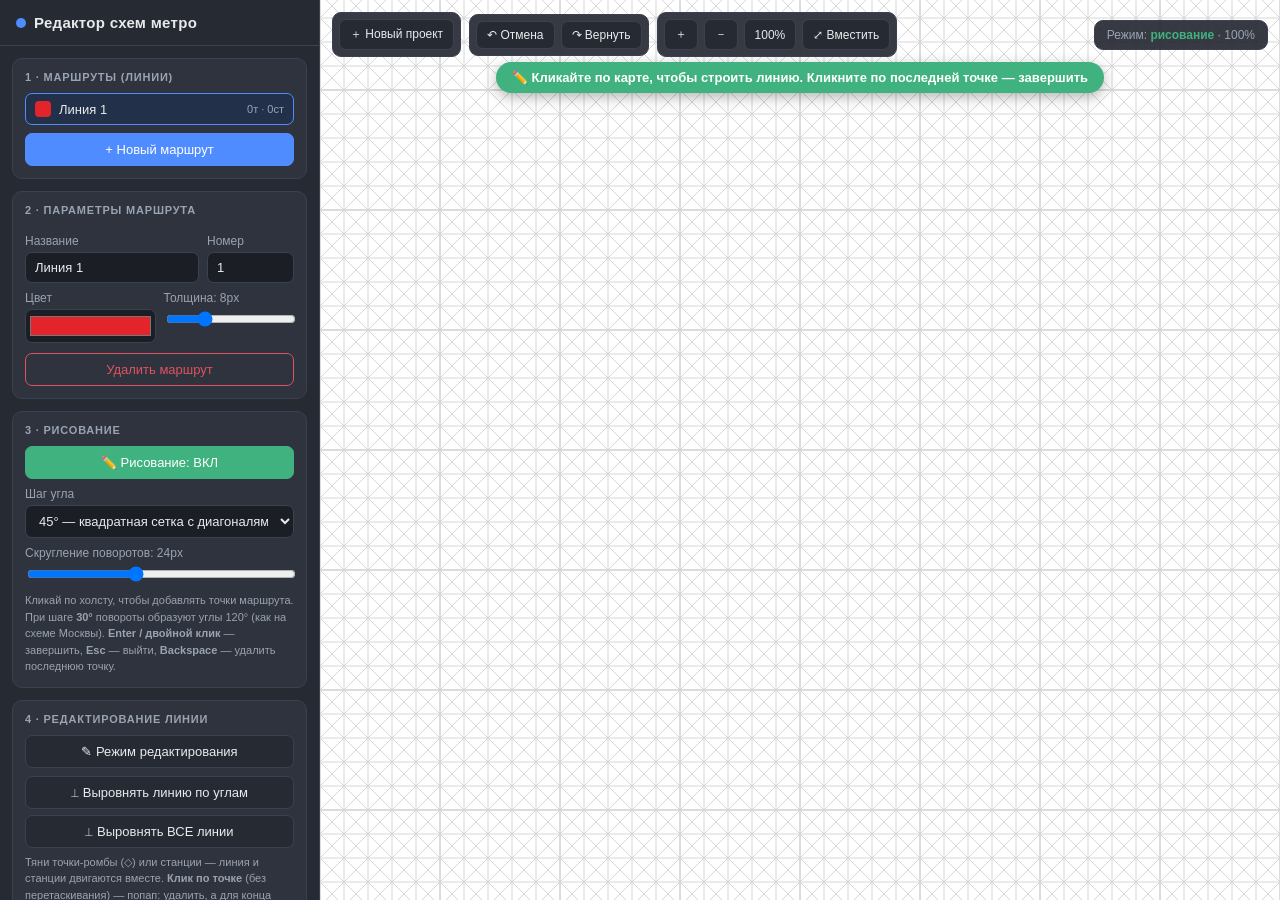
==== commit 6bbee144: "Бандлинг: фаска на острых углах — ровные зазоры" ====
--- a/publish/index.html
+++ b/publish/index.html
@@ -928,34 +928,54 @@
     corridors.push(comp);
   }
 
-  // 3) ориентируем каждый коридор согласованно и раскладываем линии по полосам
+  // 3) ориентируем коридор и раскладываем линии по полосам ПО СТОРОНЕ ЗАХОДА (без лишних пересечений)
   for(const comp of corridors){
-    const routesArr=[...comp[0].routes].sort((a,b)=>(routeIndex(a)-routeIndex(b))||(a-b));
-    const N=routesArr.length;
-    let spacing=8; for(const id of routesArr){ const r=getRoute(id); if(r) spacing=Math.max(spacing,r.width); }
-
-    // найти конец коридора (узел степени 1) для линейного обхода
+    let spacing=8; for(const id of comp[0].routes){ const r=getRoute(id); if(r) spacing=Math.max(spacing,r.width); }
+
+    // линейный обход коридора от конца (узел степени 1)
     const deg=new Map();
     for(const c of comp) for(const pt of [c.p0,c.p1]){ const k=ptKey(pt); deg.set(k,(deg.get(k)||0)+1); }
     let startK=null; for(const [k,v] of deg){ if(v===1){ startK=k; break; } }
     const localByNode=new Map();
     for(const c of comp) for(const pt of [c.p0,c.p1]){ const k=ptKey(pt); (localByNode.get(k)||localByNode.set(k,[]).get(k)).push(c); }
 
-    const used=new Set(); let curK=startK || ptKey(comp[0].p0); let guard=0;
+    const oriented=[]; const used=new Set(); let curK=startK || ptKey(comp[0].p0); let guard=0;
     while(used.size<comp.length && guard++<comp.length+5){
       let cand=(localByNode.get(curK)||[]).filter(c=>!used.has(c.key));
       let c, from, to;
       if(cand.length){ c=cand[0]; from=(ptKey(c.p0)===curK)?c.p0:c.p1; to=(from===c.p0)?c.p1:c.p0; }
       else { c=comp.find(x=>!used.has(x.key)); if(!c) break; from=c.p0; to=c.p1; }
-      used.add(c.key);
-      let dx=to.x-from.x, dy=to.y-from.y; const L=Math.hypot(dx,dy)||1; dx/=L; dy/=L;
-      const nx=-dy, ny=dx;                       // левая нормаль ПОТОКА коридора (согласованно)
+      used.add(c.key); oriented.push({c,from,to}); curK=ptKey(to);
+    }
+    if(!oriented.length) continue;
+
+    // порядок полос: по стороне, с которой линия заходит в коридор (на старте)
+    const startNode=oriented[0].from, secondNode=oriented[0].to;
+    let fdx=secondNode.x-startNode.x, fdy=secondNode.y-startNode.y; const fl=Math.hypot(fdx,fdy)||1; fdx/=fl; fdy/=fl;
+    const perp={x:-fdy, y:fdx};
+    function lateralKey(routeId){
+      const r=getRoute(routeId); if(!r) return 0;
+      let si=-1; for(let i=0;i<r.points.length;i++){ if(r.points[i].x===startNode.x && r.points[i].y===startNode.y){ si=i; break; } }
+      if(si<0) return 0;
+      let outside=null;
+      for(const c of [r.points[si-1], r.points[si+1]]){
+        if(c && !(c.x===secondNode.x && c.y===secondNode.y)){ outside=c; break; }
+      }
+      if(!outside) return 0;
+      let ox=outside.x-startNode.x, oy=outside.y-startNode.y; const ol=Math.hypot(ox,oy)||1; ox/=ol; oy/=ol;
+      return ox*perp.x + oy*perp.y;
+    }
+    const routesArr=[...comp[0].routes].sort((a,b)=> (lateralKey(a)-lateralKey(b)) || (routeIndex(a)-routeIndex(b)));
+    const N=routesArr.length;
+
+    for(const o of oriented){
+      let dx=o.to.x-o.from.x, dy=o.to.y-o.from.y; const L=Math.hypot(dx,dy)||1; dx/=L; dy/=L;
+      const nx=-dy, ny=dx;
       for(let k=0;k<N;k++){
         const id=routesArr[k]; const lateral=(k-(N-1)/2)*spacing;
-        const m=c.members.find(mm=>mm.routeId===id);
+        const m=o.c.members.find(mm=>mm.routeId===id);
         if(m) res.get(id)[m.seg]={ x:nx*lateral, y:ny*lateral };
       }
-      curK=ptKey(to);
     }
   }
   return res;
@@ -979,7 +999,13 @@
     const aPt={x:points[i].x+vP.x, y:points[i].y+vP.y}, aDir={x:points[i].x-points[i-1].x, y:points[i].y-points[i-1].y};
     const bPt={x:points[i].x+vN.x, y:points[i].y+vN.y}, bDir={x:points[i+1].x-points[i].x, y:points[i+1].y-points[i].y};
     const inter=intersectPtDir(aPt,aDir,bPt,bDir);
-    if(inter){ out.push(inter); }
+    if(inter){
+      // ограничиваем «шип» митры на острых углах — иначе внешняя линия раздувается.
+      const md=Math.hypot(inter.x-points[i].x, inter.y-points[i].y);
+      const lim=1.5*Math.max(Math.hypot(vP.x,vP.y), Math.hypot(vN.x,vN.y))+0.5;
+      if(md>lim){ out.push(aPt); out.push(bPt); }   // фаска вместо длинной митры
+      else out.push(inter);
+    }
     else {
       // прямая стыковка: держим параллель на стороне с бОльшим смещением (бандл), рампа уходит на соло
       const v=(Math.hypot(vP.x,vP.y)>=Math.hypot(vN.x,vN.y))?vP:vN;
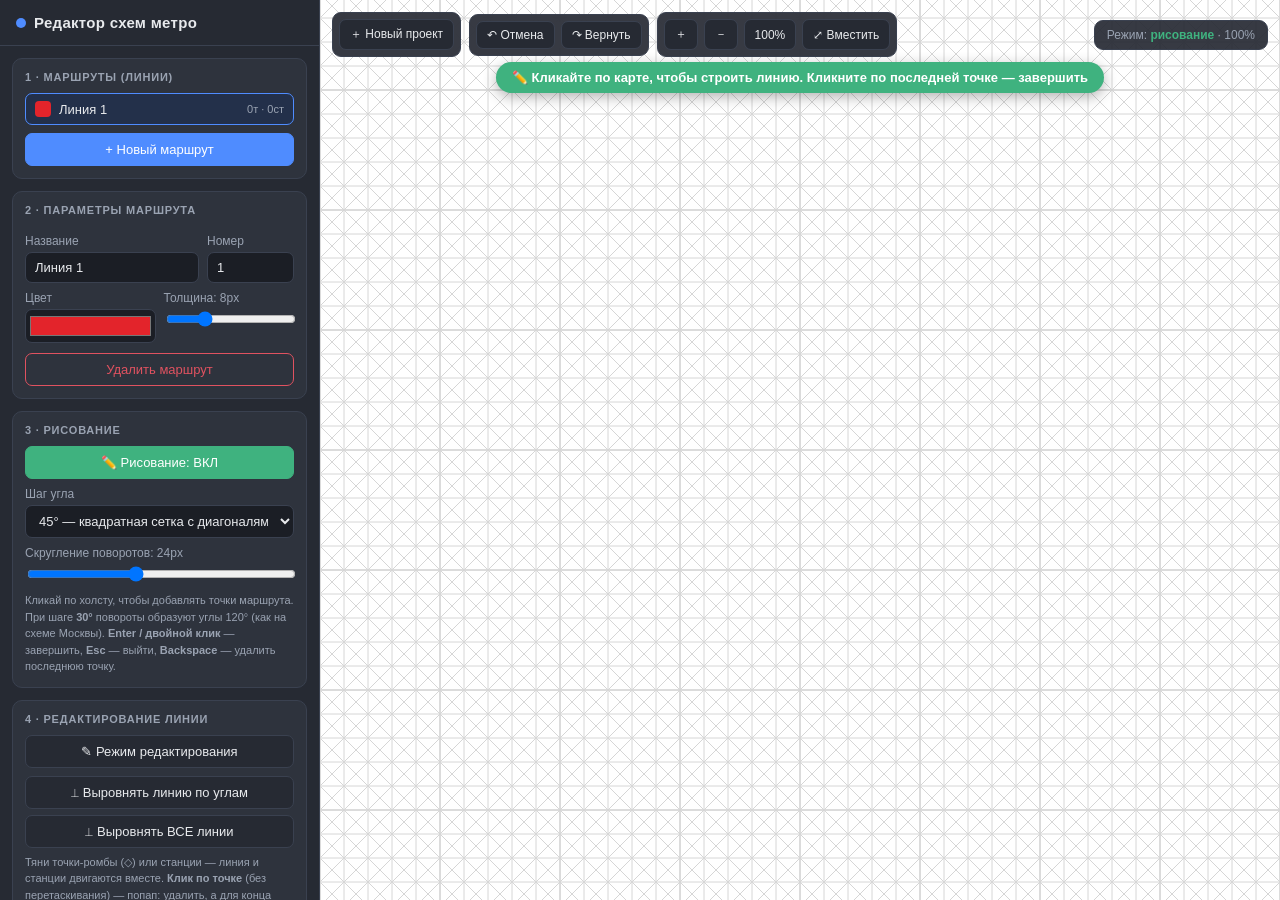
==== commit 5a92fa7d: "Бандлинг: концентрические повороты — ровный зазор на дугах" ====
--- a/publish/index.html
+++ b/publish/index.html
@@ -683,11 +683,10 @@
   // bundling: смещения сегментов для каждого маршрута (для линий и станций)
   const bvecs = buildBundles(false);
 
-  // routes (lines)
+  // routes (lines) — концентрическое смещение для пучков
   for(const r of state.routes){
     if(r.points.length>=2){
-      const pts = offsetPolyline(r.points, bvecs.get(r.id));
-      const d = roundedPathData(pts, cornerRadius);
+      const d = linePathFor(r.points, bvecs.get(r.id), cornerRadius);
       g.appendChild(el('path',{d, fill:'none', stroke:r.color, 'stroke-width':r.width,
         'stroke-linejoin':'round','stroke-linecap':'round'}));
     }
@@ -1020,6 +1019,56 @@
   const seg=nearestOnPolyline(r.points, st.x, st.y).seg;
   return vecs[seg] || {x:0,y:0};
 }
+/* знаковое боковое смещение каждого сегмента (в системе самого маршрута) из мировых векторов */
+function latsFromVecs(points, vecs){
+  const lats=[];
+  for(let i=0;i<points.length-1;i++){
+    const v=(vecs&&vecs[i])||{x:0,y:0};
+    const dx=points[i+1].x-points[i].x, dy=points[i+1].y-points[i].y, L=Math.hypot(dx,dy)||1;
+    lats.push(v.x*(-dy/L) + v.y*(dx/L));   // проекция на левую нормаль сегмента
+  }
+  return lats;
+}
+/* путь линии со скруглением ОСЕВОЙ и последующим перпендикулярным смещением (концентрические дуги).
+   lats[i] — боковое смещение сегмента i. Зазор между линиями ровный, острые углы не «стреляют». */
+function roundedOffsetPath(points, lats, R){
+  const n=points.length;
+  if(n<2) return '';
+  const out=[];
+  const push=(px,py,tx,ty,off)=>{ const L=Math.hypot(tx,ty)||1; out.push({x:px + (-ty/L)*off, y:py + (tx/L)*off}); };
+  // первая точка
+  push(points[0].x, points[0].y, points[1].x-points[0].x, points[1].y-points[0].y, lats[0]||0);
+  for(let i=1;i<n-1;i++){
+    const p0=points[i-1], p1=points[i], p2=points[i+1];
+    const v1={x:p0.x-p1.x,y:p0.y-p1.y}, v2={x:p2.x-p1.x,y:p2.y-p1.y};
+    const l1=Math.hypot(v1.x,v1.y)||1, l2=Math.hypot(v2.x,v2.y)||1;
+    const rr=Math.min(R, l1/2, l2/2);
+    const a={x:p1.x+v1.x/l1*rr, y:p1.y+v1.y/l1*rr};
+    const b={x:p1.x+v2.x/l2*rr, y:p1.y+v2.y/l2*rr};
+    const sIn=lats[i-1]||0, sOut=lats[i]||0;
+    push(a.x,a.y, -v1.x,-v1.y, sIn);                  // вход в дугу (касательная по сегменту i-1→i)
+    const K=10;
+    for(let k=1;k<K;k++){
+      const t=k/K, mt=1-t;
+      const x=mt*mt*a.x + 2*mt*t*p1.x + t*t*b.x;
+      const y=mt*mt*a.y + 2*mt*t*p1.y + t*t*b.y;
+      const dx=2*mt*(p1.x-a.x)+2*t*(b.x-p1.x);        // касательная (производная безье)
+      const dy=2*mt*(p1.y-a.y)+2*t*(b.y-p1.y);
+      push(x,y, dx,dy, sIn+(sOut-sIn)*t);             // смещение плавно меняется на дуге (рампа)
+    }
+    push(b.x,b.y, v2.x,v2.y, sOut);
+  }
+  // последняя точка
+  push(points[n-1].x, points[n-1].y, points[n-1].x-points[n-2].x, points[n-1].y-points[n-2].y, lats[n-2]||0);
+  let d='M'+out[0].x.toFixed(2)+' '+out[0].y.toFixed(2);
+  for(let i=1;i<out.length;i++) d+=' L'+out[i].x.toFixed(2)+' '+out[i].y.toFixed(2);
+  return d;
+}
+function linePathFor(points, vecs, R){
+  if(points.length<2) return '';
+  const lats=latsFromVecs(points, vecs);
+  return lats.some(s=>Math.abs(s)>0.01) ? roundedOffsetPath(points, lats, R) : roundedPathData(points, R);
+}
 
 /* ---------- UI: список маршрутов ---------- */
 function renderRouteList(){
@@ -2123,7 +2172,7 @@
   for(const r of state.routes){
     if(r.points.length>=2){
       const p=document.createElementNS(ns,'path');
-      p.setAttribute('d', roundedPathData(offsetPolyline(r.points, bvecs.get(r.id)), cornerRadius));
+      p.setAttribute('d', linePathFor(r.points, bvecs.get(r.id), cornerRadius));
       p.setAttribute('fill','none');p.setAttribute('stroke',r.color);
       p.setAttribute('stroke-width',r.width);p.setAttribute('stroke-linejoin','round');
       p.setAttribute('stroke-linecap','round');
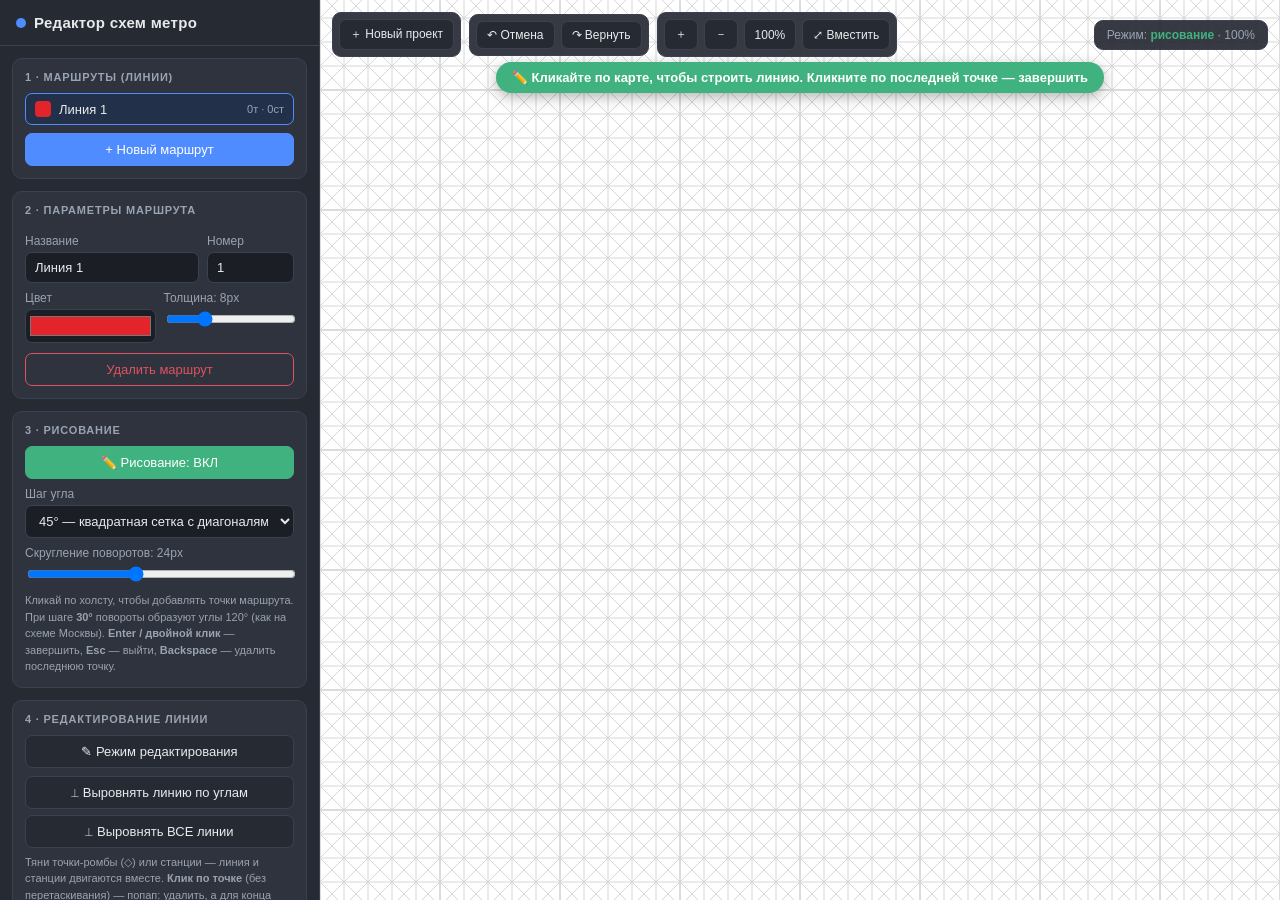
==== commit d275076e: "Бандлинг: единый маркер общей конечной (плашки линий без наложения)" ====
--- a/publish/index.html
+++ b/publish/index.html
@@ -705,14 +705,20 @@
   }
 
   // line stations (dot/tick/limited/terminus) — со смещением пучка
+  const tgroups=terminusGroups();
   for(const r of state.routes){
     const vecs=bvecs.get(r.id);
     for(const st of (r.stations||[])){
+      if(st.type==='terminus'){
+        const grp=tgroups.get(Math.round(st.x)+','+Math.round(st.y));
+        if(grp && grp.length>1) continue;        // общая конечная — рисуем единым маркером ниже
+      }
       const v=stationOffsetVec(r, vecs, st);
       const sst=(v.x||v.y) ? {...st, x:st.x+v.x, y:st.y+v.y} : st;
       drawStation(g, r, sst);
     }
   }
+  for(const [,mem] of tgroups) if(mem.length>1) drawCombinedTerminus(g, mem);
 
   // interchange/mega nodes (поверх линий)
   for(const n of state.nodes) drawNode(g, n);
@@ -829,6 +835,41 @@
   sg.appendChild(t);
 }
 
+/* группы конечных станций в одной точке: ключ "x,y" → [{r,st}] */
+function terminusGroups(){
+  const groups=new Map();
+  for(const r of state.routes) for(const st of (r.stations||[])){
+    if(st.type!=='terminus') continue;
+    const k=Math.round(st.x)+','+Math.round(st.y);
+    if(!groups.has(k)) groups.set(k,[]);
+    groups.get(k).push({r,st});
+  }
+  return groups;
+}
+/* единый маркер общей конечной: цветные плашки с номерами линий рядом (без наложения) */
+function drawCombinedTerminus(g, members, labelCol){
+  const x=members[0].st.x, y=members[0].st.y;
+  const w=Math.max(...members.map(m=>m.r.width));
+  // упорядочим плашки как полосы пучка идут (по dir), просто стабильно по номеру
+  members=members.slice().sort((a,b)=> String(a.r.num).localeCompare(String(b.r.num),undefined,{numeric:true}));
+  const ch=w*1.7, gap=w*0.28, n=members.length;
+  const totalW=ch*n + gap*(n-1);
+  const sg=el('g',{});
+  for(let i=0;i<n;i++){
+    const m=members[i];
+    const bx=x - totalW/2 + i*(ch+gap);
+    sg.appendChild(el('rect',{x:bx, y:y-ch/2, width:ch, height:ch, fill:m.r.color,
+      stroke:'#fff','stroke-width':w*0.24, rx:ch*0.3}));
+    const num=(m.r.num!=null && m.r.num!=='')?String(m.r.num):'';
+    if(num){
+      const t=el('text',{x:bx+ch/2, y:y, 'text-anchor':'middle','dominant-baseline':'central',
+        'font-size':w*1.0,'font-weight':'700',fill:'#fff','font-family':'-apple-system,Segoe UI,Arial,sans-serif'});
+      t.textContent=num; sg.appendChild(t);
+    }
+  }
+  g.appendChild(sg);
+}
+
 /* радиус маркера узла-пересадки (по самой толстой из его линий) */
 function nodeRadius(n){
   let w=9;
@@ -948,23 +989,32 @@
     }
     if(!oriented.length) continue;
 
-    // порядок полос: по стороне, с которой линия заходит в коридор (на старте)
-    const startNode=oriented[0].from, secondNode=oriented[0].to;
-    let fdx=secondNode.x-startNode.x, fdy=secondNode.y-startNode.y; const fl=Math.hypot(fdx,fdy)||1; fdx/=fl; fdy/=fl;
-    const perp={x:-fdy, y:fdx};
-    function lateralKey(routeId){
+    // порядок полос: по стороне расхождения линий. Считаем на ОБОИХ концах коридора
+    // и берём тот, где линии расходятся сильнее (там, где общая конечная — сигнала нет).
+    function outsideKey(node, neib, perp, routeId){
       const r=getRoute(routeId); if(!r) return 0;
-      let si=-1; for(let i=0;i<r.points.length;i++){ if(r.points[i].x===startNode.x && r.points[i].y===startNode.y){ si=i; break; } }
+      let si=-1; for(let i=0;i<r.points.length;i++){ if(r.points[i].x===node.x && r.points[i].y===node.y){ si=i; break; } }
       if(si<0) return 0;
       let outside=null;
       for(const c of [r.points[si-1], r.points[si+1]]){
-        if(c && !(c.x===secondNode.x && c.y===secondNode.y)){ outside=c; break; }
+        if(c && !(c.x===neib.x && c.y===neib.y)){ outside=c; break; }
       }
       if(!outside) return 0;
-      let ox=outside.x-startNode.x, oy=outside.y-startNode.y; const ol=Math.hypot(ox,oy)||1; ox/=ol; oy/=ol;
-      return ox*perp.x + oy*perp.y;
-    }
-    const routesArr=[...comp[0].routes].sort((a,b)=> (lateralKey(a)-lateralKey(b)) || (routeIndex(a)-routeIndex(b)));
+      let ox=outside.x-node.x, oy=outside.y-node.y; const ol=Math.hypot(ox,oy)||1;
+      return (ox/ol)*perp.x + (oy/ol)*perp.y;
+    }
+    const last=oriented[oriented.length-1];
+    const fA={x:oriented[0].to.x-oriented[0].from.x, y:oriented[0].to.y-oriented[0].from.y};
+    const fB={x:last.to.x-last.from.x, y:last.to.y-last.from.y};
+    const lA=Math.hypot(fA.x,fA.y)||1, lB=Math.hypot(fB.x,fB.y)||1;
+    const perpA={x:-fA.y/lA, y:fA.x/lA}, perpB={x:-fB.y/lB, y:fB.x/lB};
+    const ids=[...comp[0].routes];
+    const keysA=ids.map(id=>outsideKey(oriented[0].from, oriented[0].to, perpA, id));
+    const keysB=ids.map(id=>outsideKey(last.to, last.from, perpB, id));
+    const spread=a=>(Math.max(...a)-Math.min(...a));
+    const keys = spread(keysB)>spread(keysA) ? keysB : keysA;
+    const order=ids.map((id,i)=>({id,k:keys[i]})).sort((a,b)=>(a.k-b.k)||(routeIndex(a.id)-routeIndex(b.id)));
+    const routesArr=order.map(o=>o.id);
     const N=routesArr.length;
 
     for(const o of oriented){
@@ -1060,9 +1110,36 @@
   }
   // последняя точка
   push(points[n-1].x, points[n-1].y, points[n-1].x-points[n-2].x, points[n-1].y-points[n-2].y, lats[n-2]||0);
-  let d='M'+out[0].x.toFixed(2)+' '+out[0].y.toFixed(2);
-  for(let i=1;i<out.length;i++) d+=' L'+out[i].x.toFixed(2)+' '+out[i].y.toFixed(2);
+  // убрать петли самопересечения (внутренняя сторона острых поворотов) → чистый внутренний угол
+  const clean=removeLoops(out);
+  let d='M'+clean[0].x.toFixed(2)+' '+clean[0].y.toFixed(2);
+  for(let i=1;i<clean.length;i++) d+=' L'+clean[i].x.toFixed(2)+' '+clean[i].y.toFixed(2);
   return d;
+}
+/* пересечение отрезков AB и CD строго внутри (или null) */
+function segHit(a,b,c,d){
+  const rx=b.x-a.x, ry=b.y-a.y, sx=d.x-c.x, sy=d.y-c.y;
+  const rxs=rx*sy-ry*sx; if(Math.abs(rxs)<1e-9) return null;
+  const t=((c.x-a.x)*sy-(c.y-a.y)*sx)/rxs;
+  const u=((c.x-a.x)*ry-(c.y-a.y)*rx)/rxs;
+  if(t>1e-4 && t<1-1e-4 && u>1e-4 && u<1-1e-4) return {x:a.x+t*rx, y:a.y+t*ry};
+  return null;
+}
+/* убрать петли самопересечения ломаной: при пересечении срезаем участок до точки пересечения */
+function removeLoops(pts){
+  let out=pts.slice(), guard=0;
+  for(;;){
+    let found=false;
+    for(let i=0;i<out.length-1 && !found;i++){
+      for(let j=i+2;j<out.length-1;j++){
+        if(i===0 && j===out.length-2) continue;     // концы соседние — пропустить
+        const X=segHit(out[i],out[i+1],out[j],out[j+1]);
+        if(X){ out=out.slice(0,i+1).concat([X], out.slice(j+1)); found=true; break; }
+      }
+    }
+    if(!found || guard++>300) break;
+  }
+  return out;
 }
 function linePathFor(points, vecs, R){
   if(points.length<2) return '';
@@ -2179,14 +2256,20 @@
       g.appendChild(p);
     }
   }
+  const tgroupsE=terminusGroups();
   for(const r of state.routes){
     const vecs=bvecs.get(r.id);
     for(const st of (r.stations||[])){
+      if(st.type==='terminus'){
+        const grp=tgroupsE.get(Math.round(st.x)+','+Math.round(st.y));
+        if(grp && grp.length>1) continue;
+      }
       const v=stationOffsetVec(r, vecs, st);
       const sst=(v.x||v.y) ? {...st, x:st.x+v.x, y:st.y+v.y} : st;
       drawStation(g, r, sst, '#1a1a1a');
     }
   }
+  for(const [,mem] of tgroupsE) if(mem.length>1) drawCombinedTerminus(g, mem, '#1a1a1a');
   for(const n of (state.nodes||[])) drawNode(g,n,'#1a1a1a');
   out.appendChild(g);
   return out;
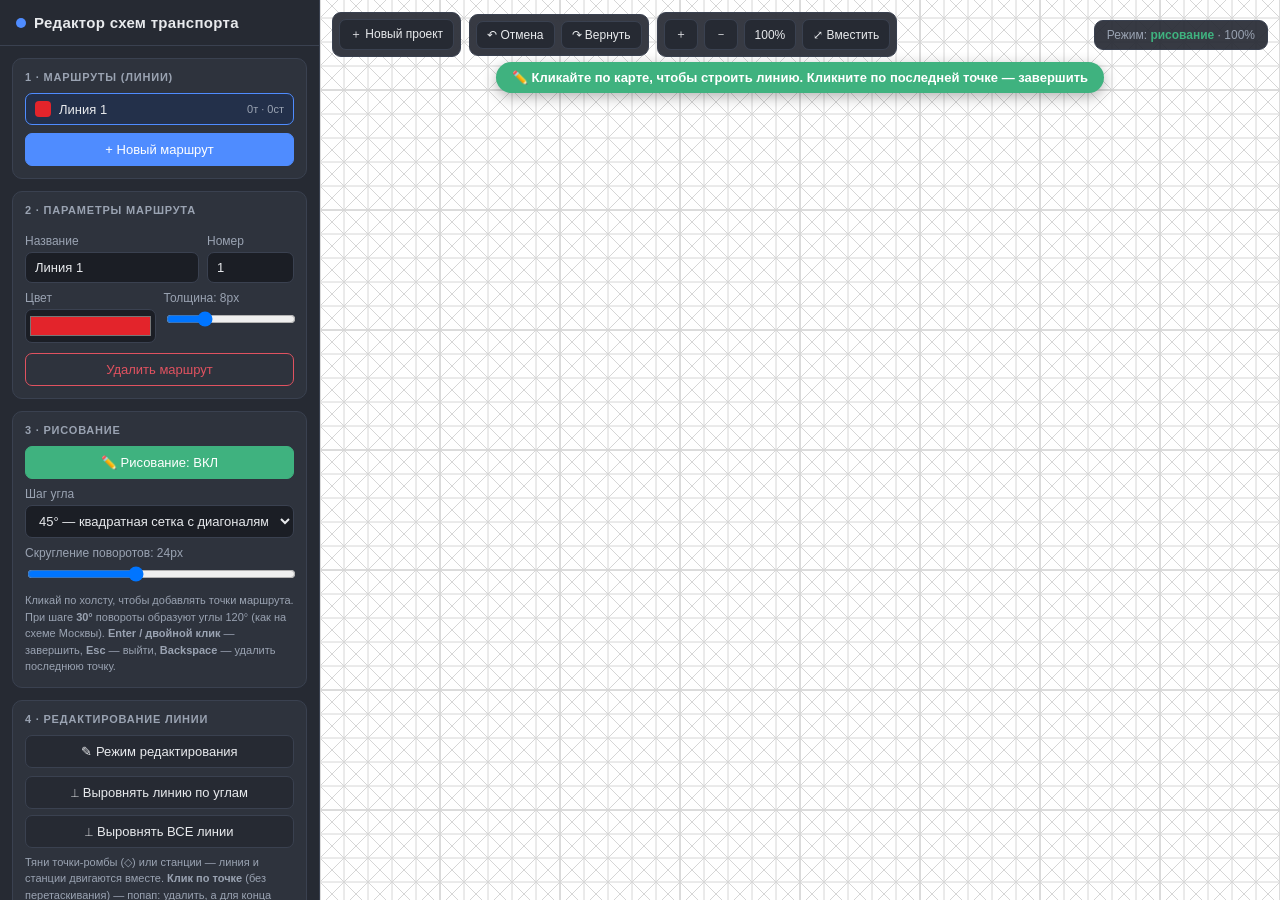
==== commit 41e68a0d: "Бандлинг: фикс перехлёста и острого угла, совмещённая конечная, переименование" ====
--- a/publish/index.html
+++ b/publish/index.html
@@ -3,7 +3,7 @@
 <head>
 <meta charset="UTF-8">
 <meta name="viewport" content="width=device-width, initial-scale=1.0">
-<title>Редактор транспортных схем</title>
+<title>Редактор схем транспорта</title>
 <style>
   :root{
     --bg:#1e2128; --panel:#262a33; --panel2:#2e333d; --line:#3a4150;
@@ -146,7 +146,7 @@
 <div id="app">
   <!-- SIDEBAR -->
   <aside id="sidebar">
-    <h1><span class="dot"></span>Редактор схем метро</h1>
+    <h1><span class="dot"></span>Редактор схем транспорта</h1>
     <div class="scroll">
 
       <!-- 1. Routes -->
@@ -680,13 +680,14 @@
     g.appendChild(gridG);
   }
 
-  // bundling: смещения сегментов для каждого маршрута (для линий и станций)
-  const bvecs = buildBundles(false);
+  // bundling: смещения по сегментам + развёрнутые точки (с разрезкой по общим граням)
+  const {vecs:bvecs, exp:bexp} = buildBundles(false);
 
   // routes (lines) — концентрическое смещение для пучков
   for(const r of state.routes){
-    if(r.points.length>=2){
-      const d = linePathFor(r.points, bvecs.get(r.id), cornerRadius);
+    const pts=bexp.get(r.id);
+    if(pts.length>=2){
+      const d = linePathFor(pts, bvecs.get(r.id), cornerRadius);
       g.appendChild(el('path',{d, fill:'none', stroke:r.color, 'stroke-width':r.width,
         'stroke-linejoin':'round','stroke-linecap':'round'}));
     }
@@ -707,13 +708,13 @@
   // line stations (dot/tick/limited/terminus) — со смещением пучка
   const tgroups=terminusGroups();
   for(const r of state.routes){
-    const vecs=bvecs.get(r.id);
+    const vecs=bvecs.get(r.id), pts=bexp.get(r.id);
     for(const st of (r.stations||[])){
       if(st.type==='terminus'){
         const grp=tgroups.get(Math.round(st.x)+','+Math.round(st.y));
         if(grp && grp.length>1) continue;        // общая конечная — рисуем единым маркером ниже
       }
-      const v=stationOffsetVec(r, vecs, st);
+      const v=stationOffsetVec(pts, vecs, st);
       const sst=(v.x||v.y) ? {...st, x:st.x+v.x, y:st.y+v.y} : st;
       drawStation(g, r, sst);
     }
@@ -926,22 +927,64 @@
 }
 function routeIndex(id){ return state.routes.findIndex(r=>r.id===id); }
 
-/* для каждого маршрута — массив векторов смещения по сегментам (нули, если соло).
-   Общие грани группируются в КОРИДОРЫ (цепочки граней с одним и тем же набором линий),
-   ориентируются согласованно вдоль коридора — поэтому линии не перекрещиваются на изгибах.
-   force=true — считать всегда (для экспорта); иначе в режимах draw/edit смещения нет */
+/* ключ грани (бесконечной прямой) для проверки коллинеарности */
+function lineKeyOf(A,B){
+  let dx=B.x-A.x, dy=B.y-A.y; const L=Math.hypot(dx,dy)||1; dx/=L; dy/=L;
+  if(dx<-1e-9 || (Math.abs(dx)<1e-9 && dy<0)){ dx=-dx; dy=-dy; }
+  const perp=Math.round(A.x*(-dy)+A.y*dx);
+  return Math.round(Math.atan2(dy,dx)*1000)+'|'+perp;
+}
+/* развернуть маршруты: РЕЗАТЬ сегменты по чужим точкам на той же грани,
+   чтобы частичные перекрытия стали общими сегментами (для корректной разводки) */
+function expandRoutesForBundle(){
+  const linePts=new Map();
+  for(const r of state.routes) for(let i=0;i<r.points.length-1;i++){
+    const A=r.points[i],B=r.points[i+1]; if(A.x===B.x&&A.y===B.y) continue;
+    const k=lineKeyOf(A,B); (linePts.get(k)||linePts.set(k,[]).get(k)).push(A,B);
+  }
+  const exp=new Map();
+  for(const r of state.routes){
+    const out=[];
+    for(let i=0;i<r.points.length;i++){
+      const A=r.points[i]; out.push({x:A.x,y:A.y});
+      if(i>=r.points.length-1) continue;
+      const B=r.points[i+1]; if(A.x===B.x&&A.y===B.y) continue;
+      const L=Math.hypot(B.x-A.x,B.y-A.y), ux=(B.x-A.x)/L, uy=(B.y-A.y)/L;
+      const pts=linePts.get(lineKeyOf(A,B))||[];
+      const inner=[];
+      for(const p of pts){
+        const t=(p.x-A.x)*ux+(p.y-A.y)*uy, px=A.x+ux*t, py=A.y+uy*t;
+        if(t>0.5 && t<L-0.5 && Math.hypot(px-p.x,py-p.y)<0.5) inner.push({t,x:Math.round(px),y:Math.round(py)});
+      }
+      inner.sort((a,b)=>a.t-b.t);
+      let last=-1;
+      for(const ip of inner) if(ip.t-last>0.5){ out.push({x:ip.x,y:ip.y}); last=ip.t; }
+    }
+    exp.set(r.id,out);
+  }
+  return exp;
+}
+
+/* {vecs, exp}: vecs — смещения по сегментам РАЗВЁРНУТЫХ точек, exp — сами развёрнутые точки.
+   Общие грани (включая частичные перекрытия) группируются в КОРИДОРЫ и согласованно разводятся.
+   force=true — считать всегда (экспорт); иначе в draw/edit смещения нет (скелет). */
 function buildBundles(force){
+  const active = bundling && !(!force && (mode==='draw' || mode==='edit'));
+  const exp = active ? expandRoutesForBundle()
+                     : (()=>{ const m=new Map(); for(const r of state.routes) m.set(r.id, r.points.map(p=>({x:p.x,y:p.y}))); return m; })();
   const res=new Map();
-  for(const r of state.routes)
-    res.set(r.id, new Array(Math.max(0,(r.points||[]).length-1)).fill(0).map(()=>({x:0,y:0})));
-  if(!bundling) return res;
-  if(!force && (mode==='draw' || mode==='edit')) return res;
-
-  // 1) собрать грани: key -> {members:[{routeId,seg}], routes:Set, p0, p1}
+  for(const r of state.routes){
+    const pts=exp.get(r.id);
+    res.set(r.id, new Array(Math.max(0,pts.length-1)).fill(0).map(()=>({x:0,y:0})));
+  }
+  if(!active) return {vecs:res, exp};
+
+  // 1) собрать грани из РАЗВЁРНУТЫХ точек
   const segs=new Map();
   for(const r of state.routes){
-    for(let i=0;i<r.points.length-1;i++){
-      const A=r.points[i], B=r.points[i+1];
+    const pts=exp.get(r.id);
+    for(let i=0;i<pts.length-1;i++){
+      const A=pts[i], B=pts[i+1];
       if(A.x===B.x && A.y===B.y) continue;
       const key=segKeyOf(A,B);
       if(!segs.has(key)){ const p=key.split(',').map(Number); segs.set(key,{key,members:[],routes:new Set(),p0:{x:p[0],y:p[1]},p1:{x:p[2],y:p[3]}}); }
@@ -949,7 +992,7 @@
     }
   }
   const bundled=[...segs.values()].filter(s=>s.routes.size>=2);
-  if(!bundled.length) return res;
+  if(!bundled.length) return {vecs:res, exp};
   for(const s of bundled){ s.rk=[...s.routes].sort((a,b)=>a-b).join('-'); }
 
   const ptKey=p=>p.x+','+p.y;
@@ -992,11 +1035,11 @@
     // порядок полос: по стороне расхождения линий. Считаем на ОБОИХ концах коридора
     // и берём тот, где линии расходятся сильнее (там, где общая конечная — сигнала нет).
     function outsideKey(node, neib, perp, routeId){
-      const r=getRoute(routeId); if(!r) return 0;
-      let si=-1; for(let i=0;i<r.points.length;i++){ if(r.points[i].x===node.x && r.points[i].y===node.y){ si=i; break; } }
+      const pts=exp.get(routeId); if(!pts) return 0;
+      let si=-1; for(let i=0;i<pts.length;i++){ if(pts[i].x===node.x && pts[i].y===node.y){ si=i; break; } }
       if(si<0) return 0;
       let outside=null;
-      for(const c of [r.points[si-1], r.points[si+1]]){
+      for(const c of [pts[si-1], pts[si+1]]){
         if(c && !(c.x===neib.x && c.y===neib.y)){ outside=c; break; }
       }
       if(!outside) return 0;
@@ -1027,7 +1070,7 @@
       }
     }
   }
-  return res;
+  return {vecs:res, exp};
 }
 /* пересечение прямых (точка+направление) */
 function intersectPtDir(p,d,q,e){
@@ -1063,10 +1106,10 @@
   }
   return out;
 }
-/* вектор смещения для станции маршрута r по её положению */
-function stationOffsetVec(r, vecs, st){
-  if(!vecs || r.points.length<2) return {x:0,y:0};
-  const seg=nearestOnPolyline(r.points, st.x, st.y).seg;
+/* вектор смещения для станции по её положению (pts — развёрнутые точки маршрута) */
+function stationOffsetVec(pts, vecs, st){
+  if(!vecs || !pts || pts.length<2) return {x:0,y:0};
+  const seg=nearestOnPolyline(pts, st.x, st.y).seg;
   return vecs[seg] || {x:0,y:0};
 }
 /* знаковое боковое смещение каждого сегмента (в системе самого маршрута) из мировых векторов */
@@ -1092,26 +1135,37 @@
     const p0=points[i-1], p1=points[i], p2=points[i+1];
     const v1={x:p0.x-p1.x,y:p0.y-p1.y}, v2={x:p2.x-p1.x,y:p2.y-p1.y};
     const l1=Math.hypot(v1.x,v1.y)||1, l2=Math.hypot(v2.x,v2.y)||1;
-    const rr=Math.min(R, l1/2, l2/2);
-    const a={x:p1.x+v1.x/l1*rr, y:p1.y+v1.y/l1*rr};
-    const b={x:p1.x+v2.x/l2*rr, y:p1.y+v2.y/l2*rr};
+    const u1={x:v1.x/l1,y:v1.y/l1}, u2={x:v2.x/l2,y:v2.y/l2};
     const sIn=lats[i-1]||0, sOut=lats[i]||0;
-    push(a.x,a.y, -v1.x,-v1.y, sIn);                  // вход в дугу (касательная по сегменту i-1→i)
+    const cross=u1.x*u2.y-u1.y*u2.x;                  // знак поворота
+    let dot=u1.x*u2.x+u1.y*u2.y; dot=Math.max(-1,Math.min(1,dot));
+    const alpha=Math.acos(dot);                       // внутренний угол между лучами
+    // почти прямая (нет поворота) — просто точка
+    if(Math.abs(cross)<1e-6 || alpha>Math.PI-1e-3){ push(p1.x,p1.y, v2.x,v2.y, sOut); continue; }
+    const half=alpha/2;
+    const td=Math.min(R, l1*0.5, l2*0.5);             // длина касательного отрезка
+    const rr=td*Math.tan(half);                       // радиус КРУГОВОЙ дуги (постоянная кривизна!)
+    const a={x:p1.x+u1.x*td, y:p1.y+u1.y*td};
+    const b={x:p1.x+u2.x*td, y:p1.y+u2.y*td};
+    // центр дуги по биссектрисе со стороны вогнутости
+    let bx=u1.x+u2.x, by=u1.y+u2.y; const bl=Math.hypot(bx,by)||1; bx/=bl; by/=bl;
+    const O={x:p1.x+bx*(td/Math.cos(half)), y:p1.y+by*(td/Math.cos(half))};
+    let a0=Math.atan2(a.y-O.y, a.x-O.x), a1=Math.atan2(b.y-O.y, b.x-O.x);
+    let dA=a1-a0; while(dA>Math.PI) dA-=2*Math.PI; while(dA<-Math.PI) dA+=2*Math.PI;
+    const dir=cross>0?-1:1;                            // касательная = радиус, повёрнутый; знак по направлению обхода
     const K=10;
-    for(let k=1;k<K;k++){
-      const t=k/K, mt=1-t;
-      const x=mt*mt*a.x + 2*mt*t*p1.x + t*t*b.x;
-      const y=mt*mt*a.y + 2*mt*t*p1.y + t*t*b.y;
-      const dx=2*mt*(p1.x-a.x)+2*t*(b.x-p1.x);        // касательная (производная безье)
-      const dy=2*mt*(p1.y-a.y)+2*t*(b.y-p1.y);
-      push(x,y, dx,dy, sIn+(sOut-sIn)*t);             // смещение плавно меняется на дуге (рампа)
-    }
-    push(b.x,b.y, v2.x,v2.y, sOut);
+    for(let k=0;k<=K;k++){
+      const t=k/K, ang=a0+dA*t;
+      const rx=Math.cos(ang), ry=Math.sin(ang);        // единичный радиус-вектор от центра
+      const x=O.x+rx*rr, y=O.y+ry*rr;
+      const tx=-ry*dir, ty=rx*dir;                     // касательная (направление движения)
+      push(x,y, tx,ty, sIn+(sOut-sIn)*t);              // концентрическое смещение: радиус rr±off, без самопересечений
+    }
   }
   // последняя точка
   push(points[n-1].x, points[n-1].y, points[n-1].x-points[n-2].x, points[n-1].y-points[n-2].y, lats[n-2]||0);
   // убрать петли самопересечения (внутренняя сторона острых поворотов) → чистый внутренний угол
-  const clean=removeLoops(out);
+  const clean=softenSharp(removeLoops(out), Math.max(6, R*0.5));
   let d='M'+clean[0].x.toFixed(2)+' '+clean[0].y.toFixed(2);
   for(let i=1;i<clean.length;i++) d+=' L'+clean[i].x.toFixed(2)+' '+clean[i].y.toFixed(2);
   return d;
@@ -1139,6 +1193,46 @@
     }
     if(!found || guard++>300) break;
   }
+  return out;
+}
+/* точка на ломаной на расстоянии d от индекса i в сторону dir (±1); вернёт {x,y, idx:последний пройденный индекс} */
+function walkAlong(pts, i, d, dir){
+  let x=pts[i].x, y=pts[i].y, idx=i, rem=d;
+  for(;;){
+    const j=idx+dir;
+    if(j<0||j>=pts.length) return {x, y, idx};
+    const sx=pts[j].x-x, sy=pts[j].y-y, l=Math.hypot(sx,sy);
+    if(l>=rem){ const t=rem/(l||1); return {x:x+sx*t, y:y+sy*t, idx}; }
+    rem-=l; x=pts[j].x; y=pts[j].y; idx=j;
+  }
+}
+/* скруглить только РЕЗКИЕ вершины ломаной (шип после среза петли), не трогая плавные дуги */
+function softenSharp(pts, fr){
+  if(pts.length<3) return pts;
+  // найти резкие вершины
+  const sharp=[];
+  for(let i=1;i<pts.length-1;i++){
+    const p0=pts[i-1], p1=pts[i], p2=pts[i+1];
+    const v1={x:p0.x-p1.x,y:p0.y-p1.y}, v2={x:p2.x-p1.x,y:p2.y-p1.y};
+    const l1=Math.hypot(v1.x,v1.y)||1, l2=Math.hypot(v2.x,v2.y)||1;
+    const dot=(-v1.x/l1)*(v2.x/l2)+(-v1.y/l1)*(v2.y/l2);
+    const dev=Math.acos(Math.max(-1,Math.min(1,dot)));   // 0=прямая, π=разворот
+    if(dev>=0.6) sharp.push(i);                            // ~34°+ — это шип, а не точка дуги
+  }
+  if(!sharp.length) return pts;
+  const isSharp=new Set(sharp);
+  const out=[pts[0]];
+  for(let i=1;i<pts.length-1;i++){
+    if(!isSharp.has(i)){ out.push(pts[i]); continue; }
+    const p1=pts[i];
+    const a=walkAlong(pts,i,fr,-1), b=walkAlong(pts,i,fr,+1);
+    const K=8;
+    out.push({x:a.x,y:a.y});
+    for(let k=1;k<K;k++){ const t=k/K, mt=1-t;
+      out.push({x:mt*mt*a.x+2*mt*t*p1.x+t*t*b.x, y:mt*mt*a.y+2*mt*t*p1.y+t*t*b.y}); }
+    out.push({x:b.x,y:b.y});
+  }
+  out.push(pts[pts.length-1]);
   return out;
 }
 function linePathFor(points, vecs, R){
@@ -2244,12 +2338,13 @@
   bg.setAttribute('width',w);bg.setAttribute('height',h);bg.setAttribute('fill','#ffffff');
   out.appendChild(bg);
   const g=document.createElementNS(ns,'g');
-  const bvecs=buildBundles(true);   // в экспорте пучки всегда
+  const {vecs:bvecs, exp:bexp}=buildBundles(true);   // в экспорте пучки всегда
   // lines
   for(const r of state.routes){
-    if(r.points.length>=2){
+    const pts=bexp.get(r.id);
+    if(pts.length>=2){
       const p=document.createElementNS(ns,'path');
-      p.setAttribute('d', linePathFor(r.points, bvecs.get(r.id), cornerRadius));
+      p.setAttribute('d', linePathFor(pts, bvecs.get(r.id), cornerRadius));
       p.setAttribute('fill','none');p.setAttribute('stroke',r.color);
       p.setAttribute('stroke-width',r.width);p.setAttribute('stroke-linejoin','round');
       p.setAttribute('stroke-linecap','round');
@@ -2258,13 +2353,13 @@
   }
   const tgroupsE=terminusGroups();
   for(const r of state.routes){
-    const vecs=bvecs.get(r.id);
+    const vecs=bvecs.get(r.id), pts=bexp.get(r.id);
     for(const st of (r.stations||[])){
       if(st.type==='terminus'){
         const grp=tgroupsE.get(Math.round(st.x)+','+Math.round(st.y));
         if(grp && grp.length>1) continue;
       }
-      const v=stationOffsetVec(r, vecs, st);
+      const v=stationOffsetVec(pts, vecs, st);
       const sst=(v.x||v.y) ? {...st, x:st.x+v.x, y:st.y+v.y} : st;
       drawStation(g, r, sst, '#1a1a1a');
     }
